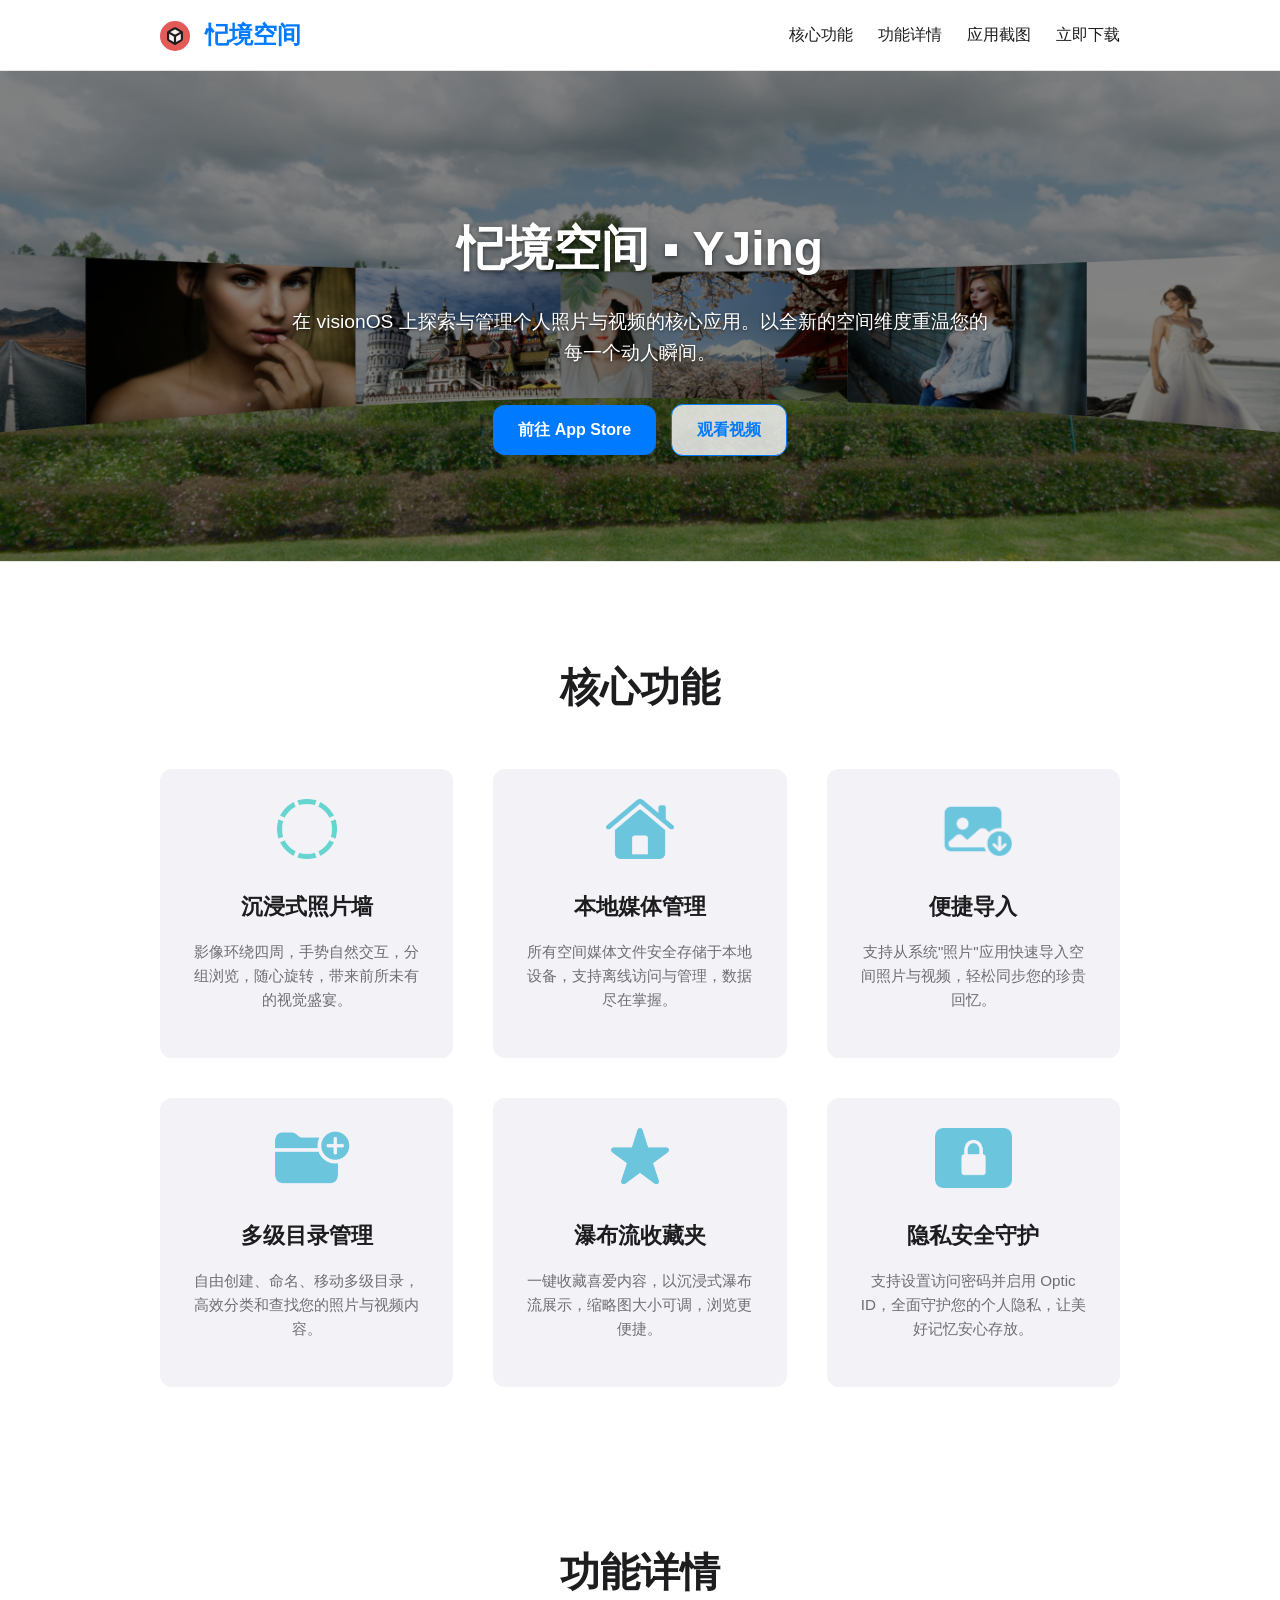
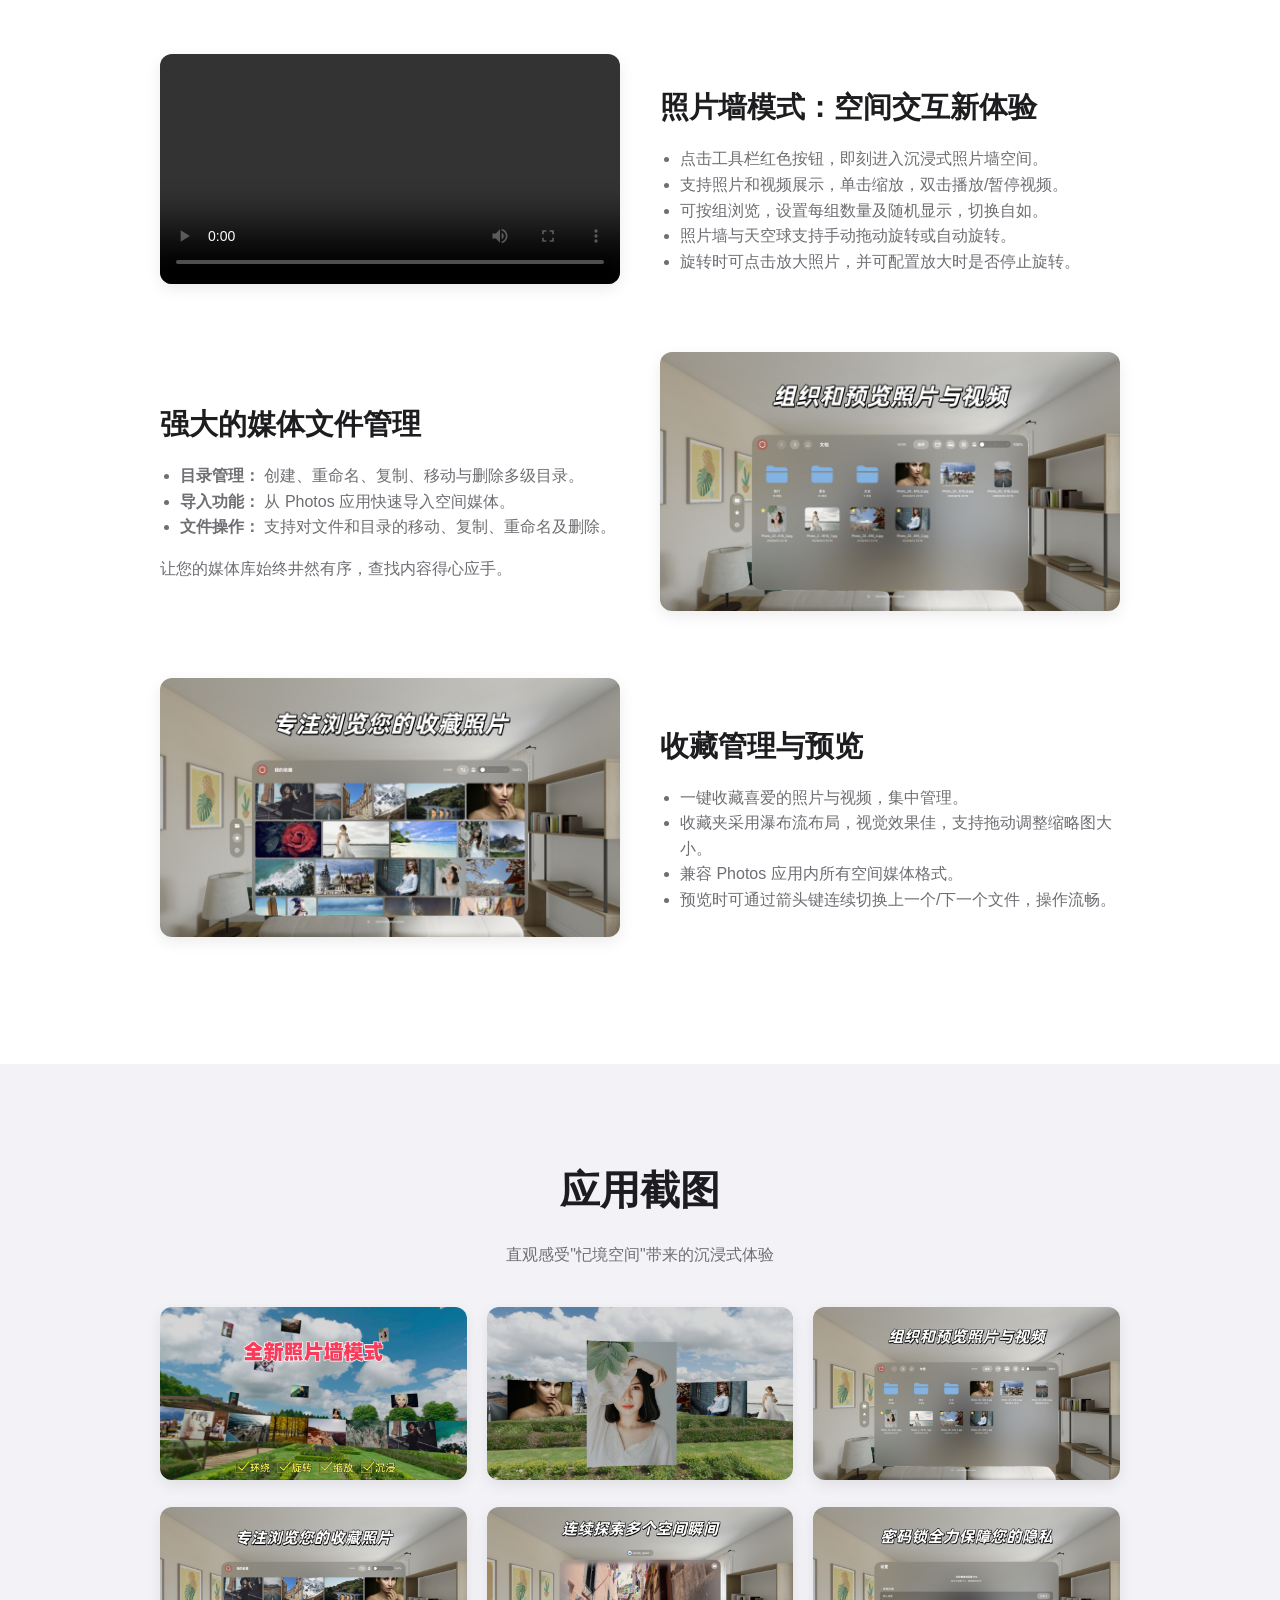
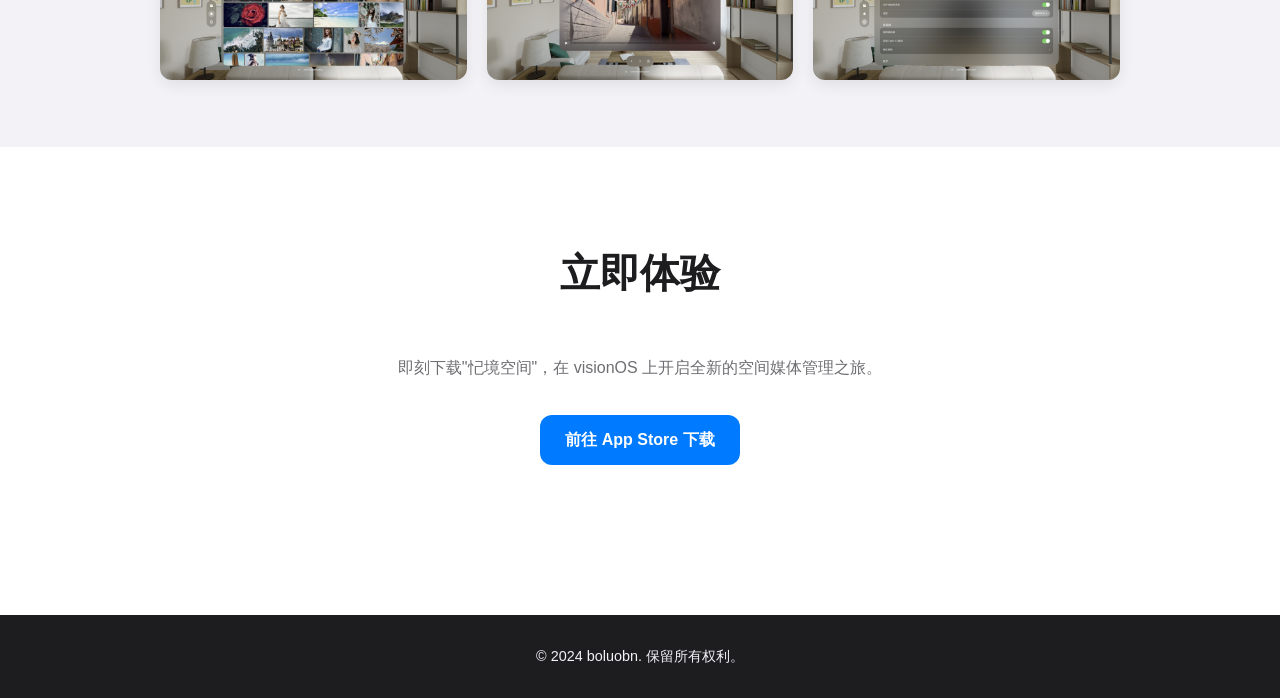
==== index.html @ b5d96885 "feat: 添加功能图标并实现图片模态框 在功能模块中添加了对应的图标，并实现了图片模态框功能，以便用户点击图片时可以放大查看。同时优化了图片和视频模态框的样式和交互逻辑。" ====
<!DOCTYPE html>
<html lang="zh-CN">
<head>
    <meta charset="UTF-8">
    <meta name="viewport" content="width=device-width, initial-scale=1.0">
    <title>忋境空间 (YJing) - 您的 visionOS 空间媒体管家</title>
    <link rel="icon" type="image/svg+xml" href="images/logo/icon.svg">
    <style>
        :root {
            --primary-color: #007AFF; /* Apple Blue */
            --secondary-color: #f2f2f7; /* Light Gray */
            --text-color: #1d1d1f; /* Near Black */
            --light-text-color: #6e6e73; /* Gray */
            --background-color: #ffffff; /* White */
            --border-radius: 12px;
            --section-padding: 60px 20px;
            --container-width: 960px;
        }
        body {
            font-family: -apple-system, BlinkMacSystemFont, "SF Pro Text", "Helvetica Neue", Helvetica, Arial, sans-serif;
            margin: 0;
            padding: 0;
            background-color: var(--background-color);
            color: var(--text-color);
            line-height: 1.6;
        }
        .container {
            max-width: var(--container-width);
            margin: 0 auto;
            padding: 0 20px;
        }
        header {
            background-color: rgba(255, 255, 255, 0.8);
            backdrop-filter: blur(10px);
            -webkit-backdrop-filter: blur(10px);
            padding: 15px 0;
            border-bottom: 1px solid #e5e5e5;
            position: sticky;
            top: 0;
            z-index: 1000;
        }
        header .container {
            display: flex;
            justify-content: space-between;
            align-items: center;
        }
        .logo {
            font-size: 1.5em;
            font-weight: 600;
            color: var(--primary-color);
        }
        nav ul {
            list-style: none;
            padding: 0;
            margin: 0;
            display: flex;
        }
        nav ul li {
            margin-left: 25px;
        }
        nav ul li a {
            text-decoration: none;
            color: var(--text-color);
            font-weight: 500;
            transition: color 0.3s ease;
        }
        nav ul li a:hover {
            color: var(--primary-color);
        }
        .hero {
            text-align: center;
            padding: 100px 20px;
            /* background-color: var(--secondary-color); */ /* Comment out or remove original background */
            border-bottom: 1px solid #e5e5e5;
            background-image: url('images/bg/bg.png');
            background-size: cover;
            background-position: center center;
            background-repeat: no-repeat;
            position: relative; /* Add position relative for potential overlay */
        }
        .hero::before { /* Optional: Add a semi-transparent overlay for better text readability */
            content: "";
            position: absolute;
            top: 0;
            left: 0;
            right: 0;
            bottom: 0;
            /* background-color: rgba(242, 242, 247, 0.6); */ /* Use secondary color with alpha */
            background-color: rgba(0, 0, 0, 0.4); /* Darker overlay */
            z-index: 1;
        }
        .hero .container { /* Ensure content is above the overlay */
            position: relative;
            z-index: 2;
        }
        .hero h1 {
            font-size: 3em;
            margin-bottom: 20px;
            font-weight: 700;
            color: #ffffff; /* Change text color to white */
            text-shadow: 0 2px 4px rgba(0,0,0,0.5); /* Add text shadow */
            /* Consider adding text shadow for better contrast if overlay is not used */
            /* text-shadow: 0 1px 3px rgba(0,0,0,0.4); */
        }
        .hero p {
            font-size: 1.2em;
            /* color: var(--light-text-color); */ /* Adjust text color for contrast */
            /* color: var(--text-color); */ /* Or a darker color */
            color: #ffffff; /* Change text color to white */
            margin-bottom: 30px;
            max-width: 700px;
            margin-left: auto;
            margin-right: auto;
            text-shadow: 0 1px 3px rgba(0,0,0,0.5); /* Add text shadow */
             /* text-shadow: 0 1px 2px rgba(0,0,0,0.3); */
        }
        .hero img {
            max-width: 80%;
            height: auto;
            border-radius: var(--border-radius);
            box-shadow: 0 10px 30px rgba(0, 0, 0, 0.1);
            margin-top: 30px;
        }
        .cta-button {
            display: inline-block;
            background-color: var(--primary-color);
            color: white;
            padding: 12px 25px;
            border-radius: var(--border-radius);
            text-decoration: none;
            font-weight: 600;
            transition: background-color 0.3s ease;
            margin: 5px; /* Add margin for spacing */
        }
        .cta-button:hover {
            background-color: #005bb5;
        }
        .cta-button.secondary { /* Style for the new button */
            background-color: rgba(255, 255, 255, 0.8);
            color: var(--primary-color);
            border: 1px solid var(--primary-color);
        }
        .cta-button.secondary:hover {
            background-color: white;
        }
        .section {
            padding: var(--section-padding);
        }
        .section-title {
            text-align: center;
            font-size: 2.5em;
            margin-bottom: 50px;
            font-weight: 600;
        }
        .features-grid {
            display: grid;
            grid-template-columns: repeat(auto-fit, minmax(280px, 1fr));
            gap: 40px;
        }
        .feature-item {
            background-color: var(--secondary-color);
            padding: 30px;
            border-radius: var(--border-radius);
            text-align: center;
        }
        .feature-item img { /* Placeholder for icons or feature images */
            height: 60px;
            width: auto;
        }
         .feature-item h3 {
            font-size: 1.4em;
            margin-bottom: 15px;
            font-weight: 600;
        }
        .feature-item p {
            color: var(--light-text-color);
            font-size: 0.95em;
        }

        .detailed-feature {
            display: flex;
            align-items: center;
            gap: 40px;
            margin-bottom: 60px;
        }
        .detailed-feature:nth-child(even) {
            flex-direction: row-reverse;
        }
        .detailed-feature-text {
            flex: 1;
        }
        .detailed-feature-text h3 {
             font-size: 1.8em;
             margin-bottom: 15px;
             font-weight: 600;
        }
        .detailed-feature-text p, .detailed-feature-text ul {
            color: var(--light-text-color);
            font-size: 1em;
        }
         .detailed-feature-text ul {
            padding-left: 20px;
            list-style: disc;
         }
        .detailed-feature-image {
            flex: 1;
            text-align: center;
        }
        .detailed-feature-image img {
            max-width: 100%;
            height: auto;
            border-radius: var(--border-radius);
            box-shadow: 0 5px 15px rgba(0, 0, 0, 0.08);
        }

        .gallery {
            background-color: var(--secondary-color);
        }
        .gallery-grid {
            display: grid;
            grid-template-columns: repeat(auto-fit, minmax(250px, 1fr));
            gap: 20px;
        }
        .gallery-item img {
            width: 100%;
            height: auto;
            border-radius: var(--border-radius);
            box-shadow: 0 5px 15px rgba(0, 0, 0, 0.08);
            transition: transform 0.3s ease, box-shadow 0.3s ease;
        }
         .gallery-item img:hover {
             transform: scale(1.05);
             box-shadow: 0 10px 25px rgba(0, 0, 0, 0.12);
         }

        footer {
            background-color: var(--text-color);
            color: var(--secondary-color);
            text-align: center;
            padding: 30px 20px;
            margin-top: 60px;
        }
        footer p {
            margin: 0;
            font-size: 0.9em;
        }

        /* Responsive adjustments */
        @media (max-width: 768px) {
            .hero h1 { font-size: 2.5em; }
            .hero p { font-size: 1.1em; }
            .section-title { font-size: 2em; }
            .detailed-feature, .detailed-feature:nth-child(even) {
                flex-direction: column;
                text-align: center;
            }
             .detailed-feature-image { margin-top: 30px; }
            header .container { flex-direction: column; }
            nav ul { margin-top: 10px; }
            nav ul li { margin: 0 10px; }
        }
        @media (max-width: 480px) {
             .hero h1 { font-size: 2em; }
             .hero p { font-size: 1em; }
             .section-title { font-size: 1.8em; }
             nav ul { flex-wrap: wrap; justify-content: center; }
             nav ul li { margin: 5px 10px; }
        }

        /* Video Modal Styles */
        .video-modal {
            display: none; /* Hidden by default */
            position: fixed; /* Stay in place */
            z-index: 1001; /* Sit on top */
            left: 0;
            top: 0;
            width: 100%;
            height: 100%;
            overflow: auto; /* Enable scroll if needed */
            background-color: rgba(0,0,0,0.8); /* Black w/ opacity */
            align-items: center; /* Vertical center */
            justify-content: center; /* Horizontal center */
        }
        .video-modal-content {
            position: relative;
            margin: auto;
            padding: 0;
            width: 80%;
            max-width: 800px; /* Limit maximum width */
            background-color: #000; /* Black background for video area */
            box-shadow: 0 4px 8px 0 rgba(0,0,0,0.2),0 6px 20px 0 rgba(0,0,0,0.19);
        }
         .video-modal-content video {
            display: block; /* Remove extra space below video */
            width: 100%;
            height: auto;
         }
        .close-modal-btn {
            position: absolute;
            top: 10px; /* Position inside top */
            right: 10px; /* Position inside right */
            color: #ffffff; /* White color for visibility */
            font-size: 24px; /* Adjusted size */
            font-weight: bold;
            transition: opacity 0.3s ease; /* Transition for opacity */
            cursor: pointer;
            background-color: rgba(0, 0, 0, 0.5); /* Semi-transparent background */
            border: none;
            line-height: 1; /* Adjust line height */
            padding: 5px 10px; /* Add padding */
            border-radius: 50%; /* Make it round */
            opacity: 0; /* Hidden by default */
            z-index: 10; /* Ensure it's above the video element if needed */
        }
        .close-modal-btn:hover,
        .close-modal-btn:focus {
            background-color: rgba(0, 0, 0, 0.8); /* Darker on hover */
            text-decoration: none;
        }
        /* Show close button when hovering over the modal content area */
        .video-modal-content:hover .close-modal-btn {
            opacity: 1;
        }

        /* Image Modal Styles */
        .image-modal {
            /* display: none; // Controlled by JS */
            position: fixed; /* Stay in place */
            z-index: 1002; /* Sit on top */
            left: 0;
            top: 0;
            width: 100%;
            height: 100%;
            overflow: auto; /* Allow scroll if needed, e.g., small screens */
            background-color: transparent; /* 透明背景 */
            /* Use flex for centering the content container */
            display: none; /* Initially hidden, JS will change to flex */
            align-items: center;
            justify-content: center;
            padding: 20px; /* Padding around the content */
            box-sizing: border-box;
        }
        .image-modal-content {
            position: relative;
            /* Constrain this container to the available space in the flex parent */
            max-width: 100%;
            max-height: 100%;
            line-height: 0; /* Prevent extra space */
            /* It might be useful to let this container shrink if the image is small */
            /* display: inline-block; /* Or similar, if needed */
            overflow: hidden; /* Crucial: Prevent image from visually overflowing this box */
        }
        #modal-image { /* Style for the image inside the modal */
            display: block;
            /* Image should not exceed the size of its container (.image-modal-content) */
            max-width: 100%;
            max-height: 100%;
            width: auto;   /* Maintain aspect ratio */
            height: auto;  /* Maintain aspect ratio */
            margin: 0 auto; /* Center image if needed */
            border-radius: 4px;
        }
        .close-image-modal-btn {
            position: absolute;
            /* Position relative to viewport edges, considering modal padding */
            top: 25px; /* Adjust slightly due to padding */
            right: 35px; /* Adjust slightly due to padding */
            color: #f1f1f1;
            font-size: 40px;
            font-weight: bold;
            transition: 0.3s;
            cursor: pointer;
            line-height: 1;
            text-shadow: 0 1px 3px rgba(0,0,0,0.5);
            z-index: 1003; /* Ensure button is above image */
        }
        .close-image-modal-btn:hover,
        .close-image-modal-btn:focus {
            color: #bbb;
            text-decoration: none;
        }

    </style>
</head>
<body>

    <header>
        <div class="container">
            <div class="logo">
                <img src="images/logo/icon.svg" alt="忋境空间 Logo" style="height: 30px; vertical-align: middle; margin-right: 8px;">
                <span style="vertical-align: middle;">忋境空间</span>
            </div>
            <nav>
                <ul>
                    <li><a href="#features">核心功能</a></li>
                    <li><a href="#details">功能详情</a></li>
                    <li><a href="#gallery">应用截图</a></li>
                    <li><a href="#download">立即下载</a></li>
                </ul>
            </nav>
        </div>
    </header>

    <section class="hero">
        <div class="container">
            <h1>忋境空间 ▪ YJing</h1>
            <p>在 visionOS 上探索与管理个人照片与视频的核心应用。以全新的空间维度重温您的每一个动人瞬间。</p>
            <a href="https://apps.apple.com/cn/app/spatial-media-browser/id6743648639" class="cta-button">前往 App Store</a>
            <a href="#" id="watch-video-btn" class="cta-button secondary">观看视频</a>
        </div>
    </section>

    <section id="features" class="section">
        <div class="container">
            <h2 class="section-title">核心功能</h2>
            <div class="features-grid">
                <div class="feature-item">
                    <!-- **** 可选：替换为功能图标 **** -->
                    <img src="images/feature/photowall.png" alt="照片墙图标">
                    <h3>沉浸式照片墙</h3>
                    <p>影像环绕四周，手势自然交互，分组浏览，随心旋转，带来前所未有的视觉盛宴。</p>
                </div>
                <div class="feature-item">
                     <img src="images/feature/local.png" alt="本地管理图标">
                    <h3>本地媒体管理</h3>
                    <p>所有空间媒体文件安全存储于本地设备，支持离线访问与管理，数据尽在掌握。</p>
                </div>
                <div class="feature-item">
                     <img src="images/feature/import.png" alt="导入图标">
                    <h3>便捷导入</h3>
                    <p>支持从系统"照片"应用快速导入空间照片与视频，轻松同步您的珍贵回忆。</p>
                </div>
                 <div class="feature-item">
                     <img src="images/feature/folder.png" alt="目录图标">
                    <h3>多级目录管理</h3>
                    <p>自由创建、命名、移动多级目录，高效分类和查找您的照片与视频内容。</p>
                </div>
                <div class="feature-item">
                    <img src="images/feature/fav.png" alt="收藏图标">
                    <h3>瀑布流收藏夹</h3>
                    <p>一键收藏喜爱内容，以沉浸式瀑布流展示，缩略图大小可调，浏览更便捷。</p>
                </div>
                <div class="feature-item">
                    <img src="images/feature/lock.png" alt="隐私图标">
                    <h3>隐私安全守护</h3>
                    <p>支持设置访问密码并启用 Optic ID，全面守护您的个人隐私，让美好记忆安心存放。</p>
                </div>
            </div>
        </div>
    </section>

    <section id="details" class="section">
         <div class="container">
            <h2 class="section-title">功能详情</h2>

            <div class="detailed-feature">
                 <div class="detailed-feature-text">
                    <h3>照片墙模式：空间交互新体验</h3>
                    <ul>
                        <li>点击工具栏红色按钮，即刻进入沉浸式照片墙空间。</li>
                        <li>支持照片和视频展示，单击缩放，双击播放/暂停视频。</li>
                        <li>可按组浏览，设置每组数量及随机显示，切换自如。</li>
                        <li>照片墙与天空球支持手动拖动旋转或自动旋转。</li>
                        <li>旋转时可点击放大照片，并可配置放大时是否停止旋转。</li>
                    </ul>
                 </div>
                 <div class="detailed-feature-image">
                      <!-- **** 替换为照片墙交互截图 **** -->
                      <!-- img src="images/zh/placeholder-photowall-interaction.jpg" alt="照片墙交互" -->
                      <video controls loop playsinline width="100%" height="auto" style="border-radius: var(--border-radius); box-shadow: 0 5px 15px rgba(0, 0, 0, 0.08);">
                          <source src="videos/zh/YJing.mp4" type="video/mp4">
                          您的浏览器不支持 video 标签。
                      </video>
                 </div>
            </div>

             <div class="detailed-feature">
                 <div class="detailed-feature-text">
                    <h3>强大的媒体文件管理</h3>
                     <ul>
                        <li><strong>目录管理：</strong> 创建、重命名、复制、移动与删除多级目录。</li>
                        <li><strong>导入功能：</strong> 从 Photos 应用快速导入空间媒体。</li>
                        <li><strong>文件操作：</strong> 支持对文件和目录的移动、复制、重命名及删除。</li>
                    </ul>
                    <p>让您的媒体库始终井然有序，查找内容得心应手。</p>
                 </div>
                 <div class="detailed-feature-image">
                      <!-- **** 替换为文件管理或目录结构截图 **** -->
                      <img src="images/zh/screenshot2.jpg" alt="文件管理界面">
                 </div>
            </div>

            <div class="detailed-feature">
                 <div class="detailed-feature-text">
                    <h3>收藏管理与预览</h3>
                    <ul>
                        <li>一键收藏喜爱的照片与视频，集中管理。</li>
                        <li>收藏夹采用瀑布流布局，视觉效果佳，支持拖动调整缩略图大小。</li>
                        <li>兼容 Photos 应用内所有空间媒体格式。</li>
                        <li>预览时可通过箭头键连续切换上一个/下一个文件，操作流畅。</li>
                    </ul>
                 </div>
                 <div class="detailed-feature-image">
                      <!-- **** 替换为收藏夹或预览截图 **** -->
                      <img src="images/zh/screenshot3.jpg" alt="收藏夹与预览">
                 </div>
            </div>

         </div>
    </section>

    <section id="gallery" class="section gallery">
        <div class="container">
            <h2 class="section-title">应用截图</h2>
            <p style="text-align: center; color: var(--light-text-color); margin-top:-30px; margin-bottom: 40px;">直观感受"忋境空间"带来的沉浸式体验</p>
            <div class="gallery-grid">
                <!-- **** 在下方添加更多图片，并替换 src 路径 **** -->
                <div class="gallery-item"><img src="images/zh/screenshot1.jpg" alt="忋境空间截图 1" class="gallery-image"></div>
                <div class="gallery-item"><img src="images/zh/screenshot6.jpg" alt="忋境空间截图 2" class="gallery-image"></div>
                <div class="gallery-item"><img src="images/zh/screenshot2.jpg" alt="忋境空间截图 2" class="gallery-image"></div>
                <div class="gallery-item"><img src="images/zh/screenshot3.jpg" alt="忋境空间截图 3" class="gallery-image"></div>
                <div class="gallery-item"><img src="images/zh/screenshot4.jpg" alt="忋境空间截图 4" class="gallery-image"></div>
                <div class="gallery-item"><img src="images/zh/screenshot5.jpg" alt="忋境空间截图 5" class="gallery-image"></div>
                 <!-- ... 添加更多 ... -->
            </div>
        </div>
    </section>

    <section id="download" class="section" style="text-align: center;">
         <div class="container">
              <h2 class="section-title">立即体验</h2>
              <p style="color: var(--light-text-color); margin-bottom: 30px;">即刻下载"忋境空间"，在 visionOS 上开启全新的空间媒体管理之旅。</p>
              <!-- **** 替换为实际的 App Store 链接 **** -->
              <a href="https://apps.apple.com/cn/app/spatial-media-browser/id6743648639" class="cta-button">前往 App Store 下载</a>
              <br><br>
              <!-- **** 可选：放置 App Store 图标 **** -->
              <!-- img src="images/logo/icon.svg" alt="Download on the App Store" style="height: 50px; margin-top: 20px;" -->
         </div>
    </section>


    <footer>
        <div class="container">
            <!-- **** 替换为您的版权信息 **** -->
            <p>&copy; 2024 boluobn. 保留所有权利。</p>
        </div>
    </footer>

    <!-- Video Modal Structure -->
    <div id="video-modal" class="video-modal">
      <div class="video-modal-content">
        <button id="close-modal-btn" class="close-modal-btn">&times;</button>
        <video id="modal-video" controls playsinline>
           <source src="videos/zh/YJing.mp4" type="video/mp4">
           您的浏览器不支持 video 标签。
        </video>
      </div>
    </div>

    <!-- Image Modal Structure -->
    <div id="image-modal" class="image-modal">
      <span class="close-image-modal-btn" id="close-image-modal">&times;</span>
      <div class="image-modal-content">
         <img id="modal-image" src="" alt="放大图片">
      </div>
    </div>

    <script>
        // Video Modal Logic
        const videoModal = document.getElementById("video-modal");
        const openVideoBtn = document.getElementById("watch-video-btn");
        const closeVideoBtn = document.getElementById("close-modal-btn");
        const videoPlayer = document.getElementById("modal-video");

        if (openVideoBtn) {
            openVideoBtn.onclick = function(event) {
              event.preventDefault(); // Prevent default anchor behavior
              videoModal.style.display = "flex"; // Use flex to center content
              videoPlayer.play(); // Autoplay video
            }
        }

        if (closeVideoBtn) {
            closeVideoBtn.onclick = function() {
              videoModal.style.display = "none";
              videoPlayer.pause();
              videoPlayer.currentTime = 0; // Reset video
            }
        }

        if (videoModal) {
            // When the user clicks anywhere outside of the modal content, close it
            videoModal.onclick = function(event) {
              // Check if the click is directly on the modal backdrop (not the content)
              if (event.target == videoModal) {
                videoModal.style.display = "none";
                videoPlayer.pause();
                videoPlayer.currentTime = 0; // Reset video
              }
            }
        }

        // Image Modal Logic
        const imageModal = document.getElementById("image-modal");
        const modalImage = document.getElementById("modal-image");
        const closeImageBtn = document.getElementById("close-image-modal");
        const galleryImages = document.querySelectorAll(".gallery-image"); // Use the class added to gallery images

        galleryImages.forEach(img => {
            img.onclick = function() {
                imageModal.style.display = "flex"; // Show the modal (using flex like video)
                modalImage.src = this.src; // Set the src for the modal image
                modalImage.alt = this.alt; // Optionally copy alt text
            }
        });

        if (closeImageBtn) {
            closeImageBtn.onclick = function() {
                imageModal.style.display = "none";
                modalImage.src = ""; // Clear src when closing
            }
        }

        if (imageModal) {
            // Close the modal if the user clicks on the backdrop
            imageModal.onclick = function(event) {
                if (event.target == imageModal) {
                    imageModal.style.display = "none";
                    modalImage.src = ""; // Clear src when closing
                }
            }
        }

    </script>

</body>
</html>
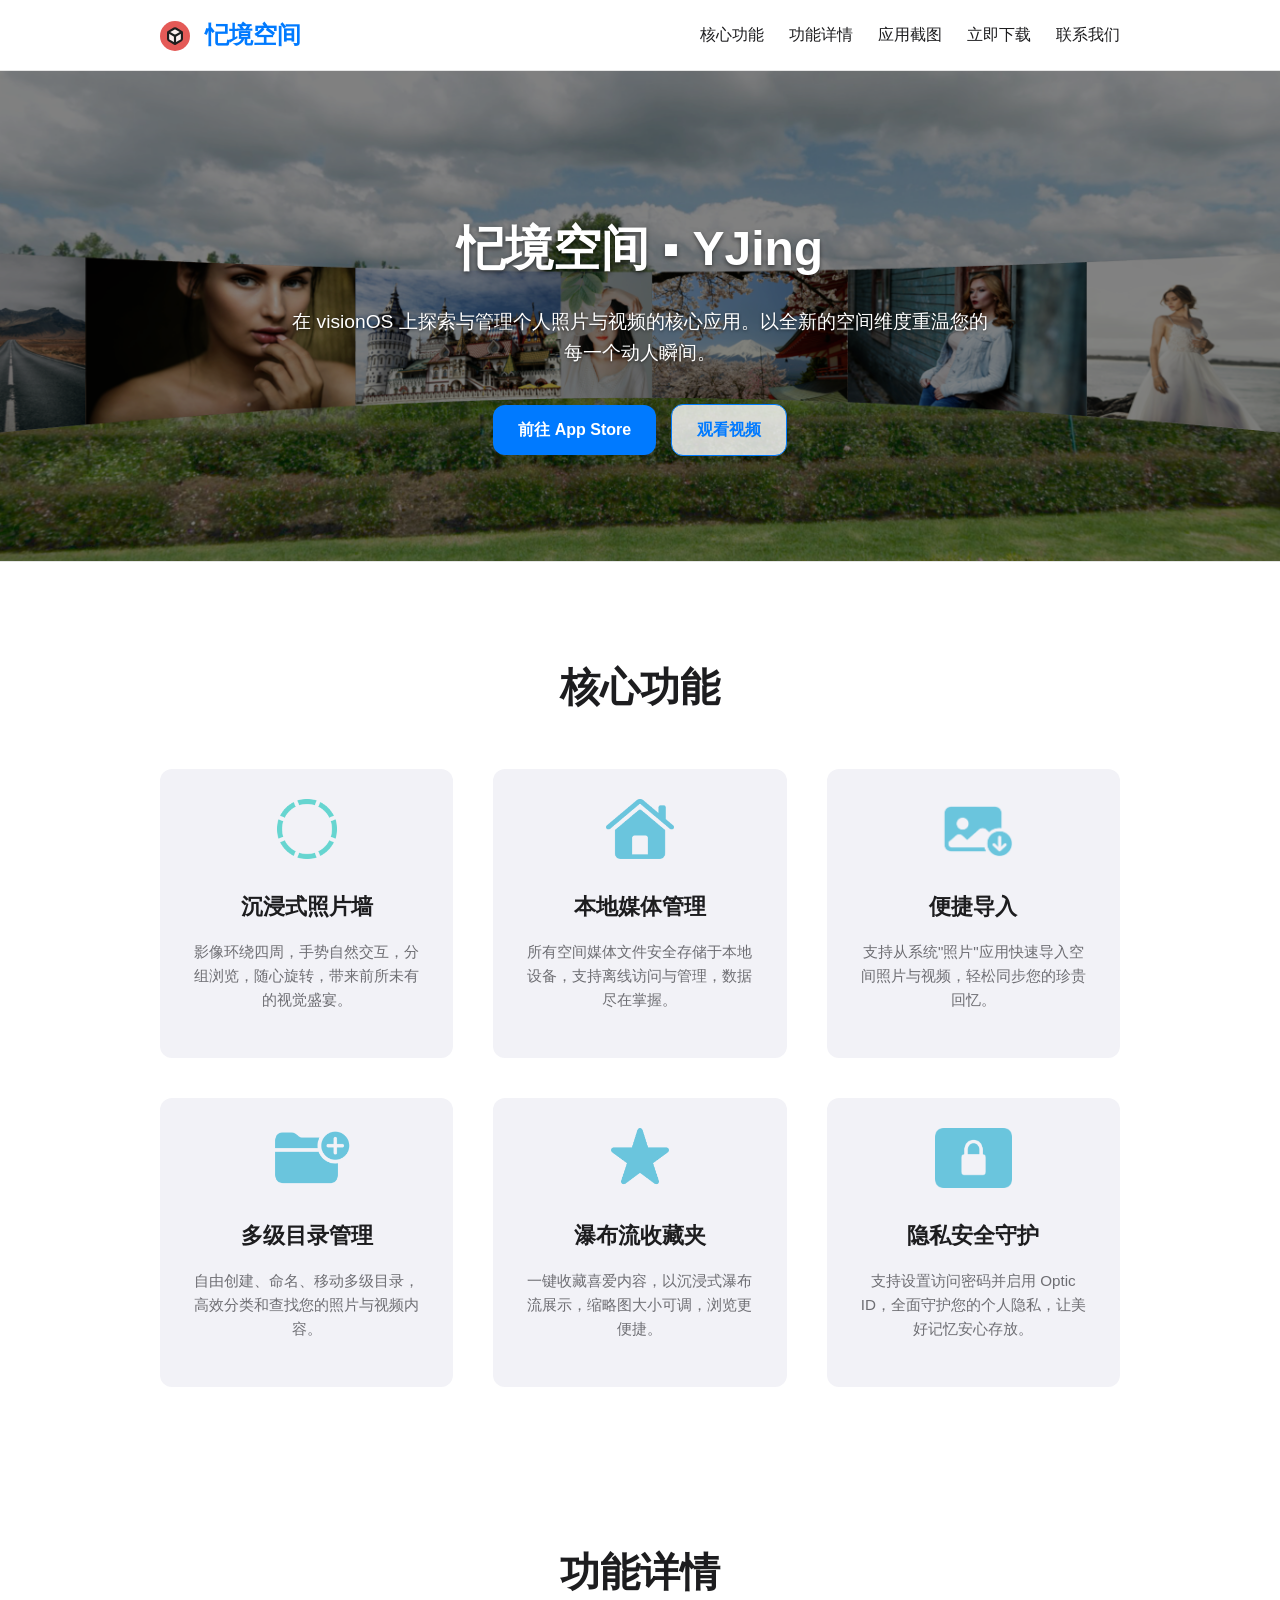
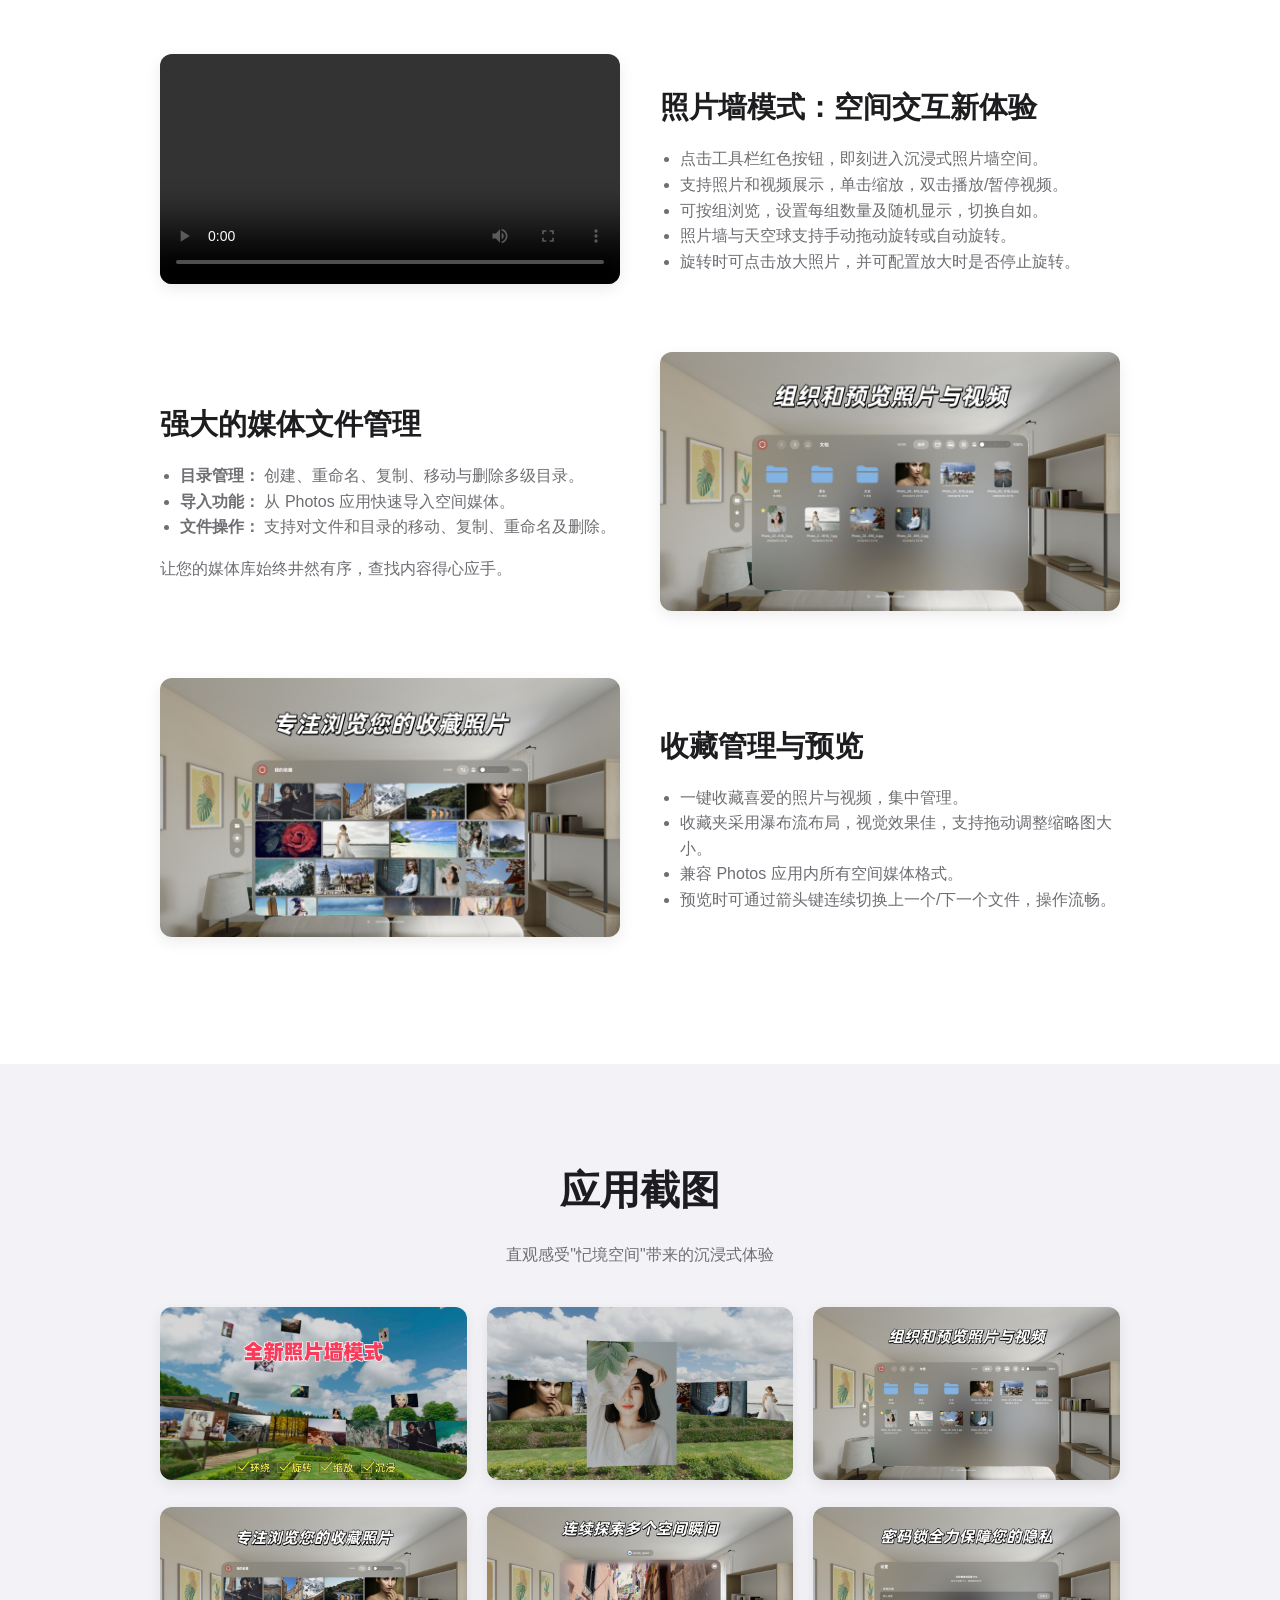
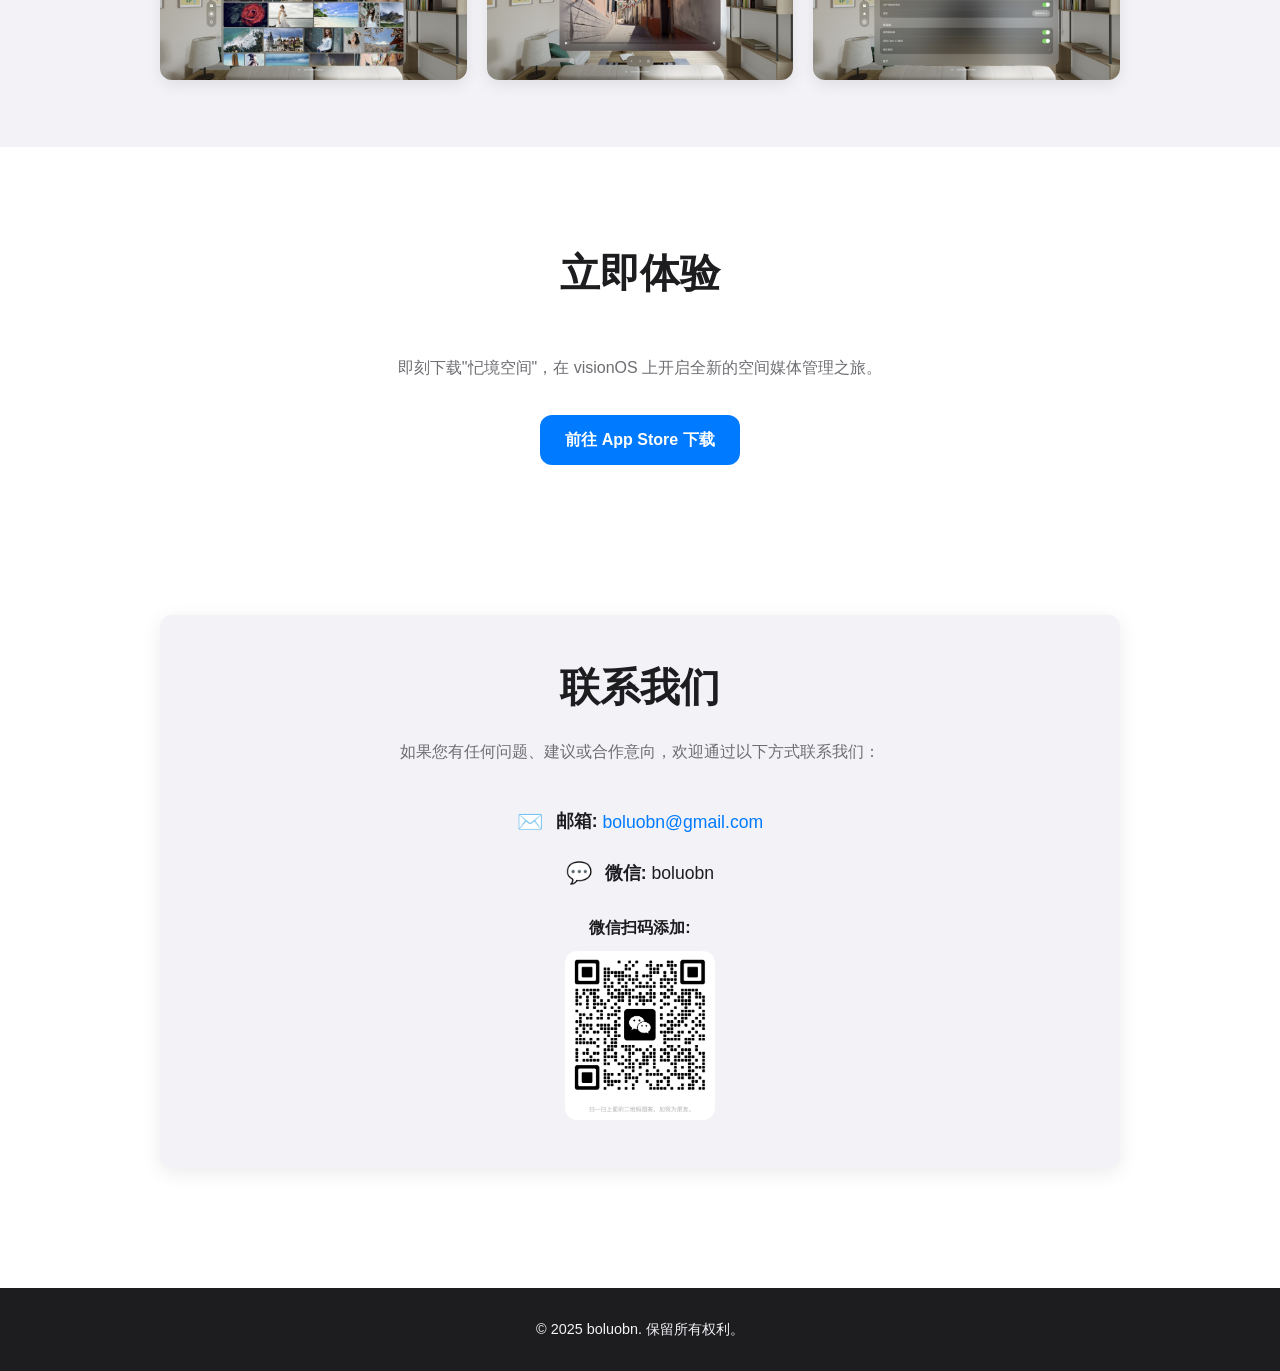
==== commit 58a52bf8: "更新index.html文件，移除内联样式并引入外部样式表，同时添加“联系我们”部分，更新版权年份。" ====
--- a/index.html
+++ b/index.html
@@ -5,382 +5,7 @@
     <meta name="viewport" content="width=device-width, initial-scale=1.0">
     <title>忋境空间 (YJing) - 您的 visionOS 空间媒体管家</title>
     <link rel="icon" type="image/svg+xml" href="images/logo/icon.svg">
-    <style>
-        :root {
-            --primary-color: #007AFF; /* Apple Blue */
-            --secondary-color: #f2f2f7; /* Light Gray */
-            --text-color: #1d1d1f; /* Near Black */
-            --light-text-color: #6e6e73; /* Gray */
-            --background-color: #ffffff; /* White */
-            --border-radius: 12px;
-            --section-padding: 60px 20px;
-            --container-width: 960px;
-        }
-        body {
-            font-family: -apple-system, BlinkMacSystemFont, "SF Pro Text", "Helvetica Neue", Helvetica, Arial, sans-serif;
-            margin: 0;
-            padding: 0;
-            background-color: var(--background-color);
-            color: var(--text-color);
-            line-height: 1.6;
-        }
-        .container {
-            max-width: var(--container-width);
-            margin: 0 auto;
-            padding: 0 20px;
-        }
-        header {
-            background-color: rgba(255, 255, 255, 0.8);
-            backdrop-filter: blur(10px);
-            -webkit-backdrop-filter: blur(10px);
-            padding: 15px 0;
-            border-bottom: 1px solid #e5e5e5;
-            position: sticky;
-            top: 0;
-            z-index: 1000;
-        }
-        header .container {
-            display: flex;
-            justify-content: space-between;
-            align-items: center;
-        }
-        .logo {
-            font-size: 1.5em;
-            font-weight: 600;
-            color: var(--primary-color);
-        }
-        nav ul {
-            list-style: none;
-            padding: 0;
-            margin: 0;
-            display: flex;
-        }
-        nav ul li {
-            margin-left: 25px;
-        }
-        nav ul li a {
-            text-decoration: none;
-            color: var(--text-color);
-            font-weight: 500;
-            transition: color 0.3s ease;
-        }
-        nav ul li a:hover {
-            color: var(--primary-color);
-        }
-        .hero {
-            text-align: center;
-            padding: 100px 20px;
-            /* background-color: var(--secondary-color); */ /* Comment out or remove original background */
-            border-bottom: 1px solid #e5e5e5;
-            background-image: url('images/bg/bg.png');
-            background-size: cover;
-            background-position: center center;
-            background-repeat: no-repeat;
-            position: relative; /* Add position relative for potential overlay */
-        }
-        .hero::before { /* Optional: Add a semi-transparent overlay for better text readability */
-            content: "";
-            position: absolute;
-            top: 0;
-            left: 0;
-            right: 0;
-            bottom: 0;
-            /* background-color: rgba(242, 242, 247, 0.6); */ /* Use secondary color with alpha */
-            background-color: rgba(0, 0, 0, 0.4); /* Darker overlay */
-            z-index: 1;
-        }
-        .hero .container { /* Ensure content is above the overlay */
-            position: relative;
-            z-index: 2;
-        }
-        .hero h1 {
-            font-size: 3em;
-            margin-bottom: 20px;
-            font-weight: 700;
-            color: #ffffff; /* Change text color to white */
-            text-shadow: 0 2px 4px rgba(0,0,0,0.5); /* Add text shadow */
-            /* Consider adding text shadow for better contrast if overlay is not used */
-            /* text-shadow: 0 1px 3px rgba(0,0,0,0.4); */
-        }
-        .hero p {
-            font-size: 1.2em;
-            /* color: var(--light-text-color); */ /* Adjust text color for contrast */
-            /* color: var(--text-color); */ /* Or a darker color */
-            color: #ffffff; /* Change text color to white */
-            margin-bottom: 30px;
-            max-width: 700px;
-            margin-left: auto;
-            margin-right: auto;
-            text-shadow: 0 1px 3px rgba(0,0,0,0.5); /* Add text shadow */
-             /* text-shadow: 0 1px 2px rgba(0,0,0,0.3); */
-        }
-        .hero img {
-            max-width: 80%;
-            height: auto;
-            border-radius: var(--border-radius);
-            box-shadow: 0 10px 30px rgba(0, 0, 0, 0.1);
-            margin-top: 30px;
-        }
-        .cta-button {
-            display: inline-block;
-            background-color: var(--primary-color);
-            color: white;
-            padding: 12px 25px;
-            border-radius: var(--border-radius);
-            text-decoration: none;
-            font-weight: 600;
-            transition: background-color 0.3s ease;
-            margin: 5px; /* Add margin for spacing */
-        }
-        .cta-button:hover {
-            background-color: #005bb5;
-        }
-        .cta-button.secondary { /* Style for the new button */
-            background-color: rgba(255, 255, 255, 0.8);
-            color: var(--primary-color);
-            border: 1px solid var(--primary-color);
-        }
-        .cta-button.secondary:hover {
-            background-color: white;
-        }
-        .section {
-            padding: var(--section-padding);
-        }
-        .section-title {
-            text-align: center;
-            font-size: 2.5em;
-            margin-bottom: 50px;
-            font-weight: 600;
-        }
-        .features-grid {
-            display: grid;
-            grid-template-columns: repeat(auto-fit, minmax(280px, 1fr));
-            gap: 40px;
-        }
-        .feature-item {
-            background-color: var(--secondary-color);
-            padding: 30px;
-            border-radius: var(--border-radius);
-            text-align: center;
-        }
-        .feature-item img { /* Placeholder for icons or feature images */
-            height: 60px;
-            width: auto;
-        }
-         .feature-item h3 {
-            font-size: 1.4em;
-            margin-bottom: 15px;
-            font-weight: 600;
-        }
-        .feature-item p {
-            color: var(--light-text-color);
-            font-size: 0.95em;
-        }
-
-        .detailed-feature {
-            display: flex;
-            align-items: center;
-            gap: 40px;
-            margin-bottom: 60px;
-        }
-        .detailed-feature:nth-child(even) {
-            flex-direction: row-reverse;
-        }
-        .detailed-feature-text {
-            flex: 1;
-        }
-        .detailed-feature-text h3 {
-             font-size: 1.8em;
-             margin-bottom: 15px;
-             font-weight: 600;
-        }
-        .detailed-feature-text p, .detailed-feature-text ul {
-            color: var(--light-text-color);
-            font-size: 1em;
-        }
-         .detailed-feature-text ul {
-            padding-left: 20px;
-            list-style: disc;
-         }
-        .detailed-feature-image {
-            flex: 1;
-            text-align: center;
-        }
-        .detailed-feature-image img {
-            max-width: 100%;
-            height: auto;
-            border-radius: var(--border-radius);
-            box-shadow: 0 5px 15px rgba(0, 0, 0, 0.08);
-        }
-
-        .gallery {
-            background-color: var(--secondary-color);
-        }
-        .gallery-grid {
-            display: grid;
-            grid-template-columns: repeat(auto-fit, minmax(250px, 1fr));
-            gap: 20px;
-        }
-        .gallery-item img {
-            width: 100%;
-            height: auto;
-            border-radius: var(--border-radius);
-            box-shadow: 0 5px 15px rgba(0, 0, 0, 0.08);
-            transition: transform 0.3s ease, box-shadow 0.3s ease;
-        }
-         .gallery-item img:hover {
-             transform: scale(1.05);
-             box-shadow: 0 10px 25px rgba(0, 0, 0, 0.12);
-         }
-
-        footer {
-            background-color: var(--text-color);
-            color: var(--secondary-color);
-            text-align: center;
-            padding: 30px 20px;
-            margin-top: 60px;
-        }
-        footer p {
-            margin: 0;
-            font-size: 0.9em;
-        }
-
-        /* Responsive adjustments */
-        @media (max-width: 768px) {
-            .hero h1 { font-size: 2.5em; }
-            .hero p { font-size: 1.1em; }
-            .section-title { font-size: 2em; }
-            .detailed-feature, .detailed-feature:nth-child(even) {
-                flex-direction: column;
-                text-align: center;
-            }
-             .detailed-feature-image { margin-top: 30px; }
-            header .container { flex-direction: column; }
-            nav ul { margin-top: 10px; }
-            nav ul li { margin: 0 10px; }
-        }
-        @media (max-width: 480px) {
-             .hero h1 { font-size: 2em; }
-             .hero p { font-size: 1em; }
-             .section-title { font-size: 1.8em; }
-             nav ul { flex-wrap: wrap; justify-content: center; }
-             nav ul li { margin: 5px 10px; }
-        }
-
-        /* Video Modal Styles */
-        .video-modal {
-            display: none; /* Hidden by default */
-            position: fixed; /* Stay in place */
-            z-index: 1001; /* Sit on top */
-            left: 0;
-            top: 0;
-            width: 100%;
-            height: 100%;
-            overflow: auto; /* Enable scroll if needed */
-            background-color: rgba(0,0,0,0.8); /* Black w/ opacity */
-            align-items: center; /* Vertical center */
-            justify-content: center; /* Horizontal center */
-        }
-        .video-modal-content {
-            position: relative;
-            margin: auto;
-            padding: 0;
-            width: 80%;
-            max-width: 800px; /* Limit maximum width */
-            background-color: #000; /* Black background for video area */
-            box-shadow: 0 4px 8px 0 rgba(0,0,0,0.2),0 6px 20px 0 rgba(0,0,0,0.19);
-        }
-         .video-modal-content video {
-            display: block; /* Remove extra space below video */
-            width: 100%;
-            height: auto;
-         }
-        .close-modal-btn {
-            position: absolute;
-            top: 10px; /* Position inside top */
-            right: 10px; /* Position inside right */
-            color: #ffffff; /* White color for visibility */
-            font-size: 24px; /* Adjusted size */
-            font-weight: bold;
-            transition: opacity 0.3s ease; /* Transition for opacity */
-            cursor: pointer;
-            background-color: rgba(0, 0, 0, 0.5); /* Semi-transparent background */
-            border: none;
-            line-height: 1; /* Adjust line height */
-            padding: 5px 10px; /* Add padding */
-            border-radius: 50%; /* Make it round */
-            opacity: 0; /* Hidden by default */
-            z-index: 10; /* Ensure it's above the video element if needed */
-        }
-        .close-modal-btn:hover,
-        .close-modal-btn:focus {
-            background-color: rgba(0, 0, 0, 0.8); /* Darker on hover */
-            text-decoration: none;
-        }
-        /* Show close button when hovering over the modal content area */
-        .video-modal-content:hover .close-modal-btn {
-            opacity: 1;
-        }
-
-        /* Image Modal Styles */
-        .image-modal {
-            /* display: none; // Controlled by JS */
-            position: fixed; /* Stay in place */
-            z-index: 1002; /* Sit on top */
-            left: 0;
-            top: 0;
-            width: 100%;
-            height: 100%;
-            overflow: auto; /* Allow scroll if needed, e.g., small screens */
-            background-color: transparent; /* 透明背景 */
-            /* Use flex for centering the content container */
-            display: none; /* Initially hidden, JS will change to flex */
-            align-items: center;
-            justify-content: center;
-            padding: 20px; /* Padding around the content */
-            box-sizing: border-box;
-        }
-        .image-modal-content {
-            position: relative;
-            /* Constrain this container to the available space in the flex parent */
-            max-width: 100%;
-            max-height: 100%;
-            line-height: 0; /* Prevent extra space */
-            /* It might be useful to let this container shrink if the image is small */
-            /* display: inline-block; /* Or similar, if needed */
-            overflow: hidden; /* Crucial: Prevent image from visually overflowing this box */
-        }
-        #modal-image { /* Style for the image inside the modal */
-            display: block;
-            /* Image should not exceed the size of its container (.image-modal-content) */
-            max-width: 100%;
-            max-height: 100%;
-            width: auto;   /* Maintain aspect ratio */
-            height: auto;  /* Maintain aspect ratio */
-            margin: 0 auto; /* Center image if needed */
-            border-radius: 4px;
-        }
-        .close-image-modal-btn {
-            position: absolute;
-            /* Position relative to viewport edges, considering modal padding */
-            top: 25px; /* Adjust slightly due to padding */
-            right: 35px; /* Adjust slightly due to padding */
-            color: #f1f1f1;
-            font-size: 40px;
-            font-weight: bold;
-            transition: 0.3s;
-            cursor: pointer;
-            line-height: 1;
-            text-shadow: 0 1px 3px rgba(0,0,0,0.5);
-            z-index: 1003; /* Ensure button is above image */
-        }
-        .close-image-modal-btn:hover,
-        .close-image-modal-btn:focus {
-            color: #bbb;
-            text-decoration: none;
-        }
-
-    </style>
+    <link rel="stylesheet" href="style.css">
 </head>
 <body>
 
@@ -396,6 +21,7 @@
                     <li><a href="#details">功能详情</a></li>
                     <li><a href="#gallery">应用截图</a></li>
                     <li><a href="#download">立即下载</a></li>
+                    <li><a href="#contact">联系我们</a></li>
                 </ul>
             </nav>
         </div>
@@ -538,11 +164,35 @@
          </div>
     </section>
 
+    <section id="contact" class="section">
+        <div class="container">
+            <!-- Card Container -->
+            <div style="background-color: var(--secondary-color); padding: 40px; border-radius: var(--border-radius); box-shadow: 0 5px 20px rgba(0, 0, 0, 0.08); text-align: center;">
+                <h2 class="section-title" style="margin-top: 0; margin-bottom: 20px;">联系我们</h2>
+                <p style="color: var(--light-text-color); margin-bottom: 40px;">如果您有任何问题、建议或合作意向，欢迎通过以下方式联系我们：</p>
+                <!-- Centered Stacked Layout within Card -->
+                <div style="text-align: center;">
+                    <p style="font-size: 1.1em; margin-bottom: 15px;">
+                        <span style="margin-right: 8px; font-size: 1.2em; vertical-align: middle;">✉️</span> 
+                        <strong>邮箱:</strong> <a href="mailto:boluobn@gmail.com" style="color: var(--primary-color); text-decoration: none; vertical-align: middle;">boluobn@gmail.com</a>
+                    </p>
+                    <p style="font-size: 1.1em; margin-bottom: 25px;">
+                         <span style="margin-right: 8px; font-size: 1.2em; vertical-align: middle;">💬</span>
+                        <strong style="vertical-align: middle;">微信:</strong> <span style="vertical-align: middle;">boluobn</span>
+                    </p> 
+                    <div>
+                        <p style="margin-bottom: 10px;"><strong>微信扫码添加:</strong></p>
+                        <img src="images/other/qrcode.png" alt="微信二维码" style="max-width: 150px; height: auto; border-radius: var(--border-radius); /* Removed card-like shadow from image as the parent has shadow now */">
+                    </div>
+                </div>
+            </div>
+        </div>
+    </section>
 
     <footer>
         <div class="container">
             <!-- **** 替换为您的版权信息 **** -->
-            <p>&copy; 2024 boluobn. 保留所有权利。</p>
+            <p>&copy; 2025 boluobn. 保留所有权利。</p>
         </div>
     </footer>
 
@@ -559,79 +209,13 @@
 
     <!-- Image Modal Structure -->
     <div id="image-modal" class="image-modal">
-      <span class="close-image-modal-btn" id="close-image-modal">&times;</span>
       <div class="image-modal-content">
+         <span class="close-image-modal-btn" id="close-image-modal">&times;</span>
          <img id="modal-image" src="" alt="放大图片">
       </div>
     </div>
 
-    <script>
-        // Video Modal Logic
-        const videoModal = document.getElementById("video-modal");
-        const openVideoBtn = document.getElementById("watch-video-btn");
-        const closeVideoBtn = document.getElementById("close-modal-btn");
-        const videoPlayer = document.getElementById("modal-video");
-
-        if (openVideoBtn) {
-            openVideoBtn.onclick = function(event) {
-              event.preventDefault(); // Prevent default anchor behavior
-              videoModal.style.display = "flex"; // Use flex to center content
-              videoPlayer.play(); // Autoplay video
-            }
-        }
-
-        if (closeVideoBtn) {
-            closeVideoBtn.onclick = function() {
-              videoModal.style.display = "none";
-              videoPlayer.pause();
-              videoPlayer.currentTime = 0; // Reset video
-            }
-        }
-
-        if (videoModal) {
-            // When the user clicks anywhere outside of the modal content, close it
-            videoModal.onclick = function(event) {
-              // Check if the click is directly on the modal backdrop (not the content)
-              if (event.target == videoModal) {
-                videoModal.style.display = "none";
-                videoPlayer.pause();
-                videoPlayer.currentTime = 0; // Reset video
-              }
-            }
-        }
-
-        // Image Modal Logic
-        const imageModal = document.getElementById("image-modal");
-        const modalImage = document.getElementById("modal-image");
-        const closeImageBtn = document.getElementById("close-image-modal");
-        const galleryImages = document.querySelectorAll(".gallery-image"); // Use the class added to gallery images
-
-        galleryImages.forEach(img => {
-            img.onclick = function() {
-                imageModal.style.display = "flex"; // Show the modal (using flex like video)
-                modalImage.src = this.src; // Set the src for the modal image
-                modalImage.alt = this.alt; // Optionally copy alt text
-            }
-        });
-
-        if (closeImageBtn) {
-            closeImageBtn.onclick = function() {
-                imageModal.style.display = "none";
-                modalImage.src = ""; // Clear src when closing
-            }
-        }
-
-        if (imageModal) {
-            // Close the modal if the user clicks on the backdrop
-            imageModal.onclick = function(event) {
-                if (event.target == imageModal) {
-                    imageModal.style.display = "none";
-                    modalImage.src = ""; // Clear src when closing
-                }
-            }
-        }
-
-    </script>
+    <script src="script.js" defer></script>
 
 </body>
 </html>
--- a/style.css
+++ b/style.css
@@ -0,0 +1,384 @@
+:root {
+    --primary-color: #007AFF; /* Apple Blue */
+    --secondary-color: #f2f2f7; /* Light Gray */
+    --text-color: #1d1d1f; /* Near Black */
+    --light-text-color: #6e6e73; /* Gray */
+    --background-color: #ffffff; /* White */
+    --border-radius: 12px;
+    --section-padding: 60px 20px;
+    --container-width: 960px;
+}
+body {
+    font-family: -apple-system, BlinkMacSystemFont, "SF Pro Text", "Helvetica Neue", Helvetica, Arial, sans-serif;
+    margin: 0;
+    padding: 0;
+    background-color: var(--background-color);
+    color: var(--text-color);
+    line-height: 1.6;
+}
+.container {
+    max-width: var(--container-width);
+    margin: 0 auto;
+    padding: 0 20px;
+}
+header {
+    background-color: rgba(255, 255, 255, 0.8);
+    backdrop-filter: blur(10px);
+    -webkit-backdrop-filter: blur(10px);
+    padding: 15px 0;
+    border-bottom: 1px solid #e5e5e5;
+    position: sticky;
+    top: 0;
+    z-index: 1000;
+}
+header .container {
+    display: flex;
+    justify-content: space-between;
+    align-items: center;
+}
+.logo {
+    font-size: 1.5em;
+    font-weight: 600;
+    color: var(--primary-color);
+}
+nav ul {
+    list-style: none;
+    padding: 0;
+    margin: 0;
+    display: flex;
+}
+nav ul li {
+    margin-left: 25px;
+}
+nav ul li a {
+    text-decoration: none;
+    color: var(--text-color);
+    font-weight: 500;
+    transition: color 0.3s ease;
+}
+nav ul li a:hover {
+    color: var(--primary-color);
+}
+.hero {
+    text-align: center;
+    padding: 100px 20px;
+    /* background-color: var(--secondary-color); */ /* Comment out or remove original background */
+    border-bottom: 1px solid #e5e5e5;
+    background-image: url('images/bg/bg.png');
+    background-size: cover;
+    background-position: center center;
+    background-repeat: no-repeat;
+    position: relative; /* Add position relative for potential overlay */
+}
+.hero::before { /* Optional: Add a semi-transparent overlay for better text readability */
+    content: "";
+    position: absolute;
+    top: 0;
+    left: 0;
+    right: 0;
+    bottom: 0;
+    /* background-color: rgba(242, 242, 247, 0.6); */ /* Use secondary color with alpha */
+    background-color: rgba(0, 0, 0, 0.4); /* Darker overlay */
+    z-index: 1;
+}
+.hero .container { /* Ensure content is above the overlay */
+    position: relative;
+    z-index: 2;
+}
+.hero h1 {
+    font-size: 3em;
+    margin-bottom: 20px;
+    font-weight: 700;
+    color: #ffffff; /* Change text color to white */
+    text-shadow: 0 2px 4px rgba(0,0,0,0.5); /* Add text shadow */
+    /* Consider adding text shadow for better contrast if overlay is not used */
+    /* text-shadow: 0 1px 3px rgba(0,0,0,0.4); */
+}
+.hero p {
+    font-size: 1.2em;
+    /* color: var(--light-text-color); */ /* Adjust text color for contrast */
+    /* color: var(--text-color); */ /* Or a darker color */
+    color: #ffffff; /* Change text color to white */
+    margin-bottom: 30px;
+    max-width: 700px;
+    margin-left: auto;
+    margin-right: auto;
+    text-shadow: 0 1px 3px rgba(0,0,0,0.5); /* Add text shadow */
+     /* text-shadow: 0 1px 2px rgba(0,0,0,0.3); */
+}
+.hero img {
+    max-width: 80%;
+    height: auto;
+    border-radius: var(--border-radius);
+    box-shadow: 0 10px 30px rgba(0, 0, 0, 0.1);
+    margin-top: 30px;
+}
+.cta-button {
+    display: inline-block;
+    background-color: var(--primary-color);
+    color: white;
+    padding: 12px 25px;
+    border-radius: var(--border-radius);
+    text-decoration: none;
+    font-weight: 600;
+    transition: background-color 0.3s ease;
+    margin: 5px; /* Add margin for spacing */
+}
+.cta-button:hover {
+    background-color: #005bb5;
+}
+.cta-button.secondary { /* Style for the new button */
+    background-color: rgba(255, 255, 255, 0.8);
+    color: var(--primary-color);
+    border: 1px solid var(--primary-color);
+}
+.cta-button.secondary:hover {
+    background-color: white;
+}
+.section {
+    padding: var(--section-padding);
+}
+.section-title {
+    text-align: center;
+    font-size: 2.5em;
+    margin-bottom: 50px;
+    font-weight: 600;
+}
+.features-grid {
+    display: grid;
+    grid-template-columns: repeat(auto-fit, minmax(280px, 1fr));
+    gap: 40px;
+}
+.feature-item {
+    background-color: var(--secondary-color);
+    padding: 30px;
+    border-radius: var(--border-radius);
+    text-align: center;
+}
+.feature-item img { /* Placeholder for icons or feature images */
+    height: 60px;
+    width: auto;
+}
+ .feature-item h3 {
+    font-size: 1.4em;
+    margin-bottom: 15px;
+    font-weight: 600;
+}
+.feature-item p {
+    color: var(--light-text-color);
+    font-size: 0.95em;
+}
+
+.detailed-feature {
+    display: flex;
+    align-items: center;
+    gap: 40px;
+    margin-bottom: 60px;
+}
+.detailed-feature:nth-child(even) {
+    flex-direction: row-reverse;
+}
+.detailed-feature-text {
+    flex: 1;
+}
+.detailed-feature-text h3 {
+     font-size: 1.8em;
+     margin-bottom: 15px;
+     font-weight: 600;
+}
+.detailed-feature-text p, .detailed-feature-text ul {
+    color: var(--light-text-color);
+    font-size: 1em;
+}
+ .detailed-feature-text ul {
+    padding-left: 20px;
+    list-style: disc;
+ }
+.detailed-feature-image {
+    flex: 1;
+    text-align: center;
+}
+.detailed-feature-image img {
+    max-width: 100%;
+    height: auto;
+    border-radius: var(--border-radius);
+    box-shadow: 0 5px 15px rgba(0, 0, 0, 0.08);
+}
+
+.gallery {
+    background-color: var(--secondary-color);
+}
+.gallery-grid {
+    display: grid;
+    grid-template-columns: repeat(auto-fit, minmax(250px, 1fr));
+    gap: 20px;
+}
+.gallery-item img {
+    width: 100%;
+    height: auto;
+    border-radius: var(--border-radius);
+    box-shadow: 0 5px 15px rgba(0, 0, 0, 0.08);
+    transition: transform 0.3s ease, box-shadow 0.3s ease;
+}
+ .gallery-item img:hover {
+     transform: scale(1.05);
+     box-shadow: 0 10px 25px rgba(0, 0, 0, 0.12);
+ }
+
+footer {
+    background-color: var(--text-color);
+    color: var(--secondary-color);
+    text-align: center;
+    padding: 30px 20px;
+    margin-top: 60px;
+}
+footer p {
+    margin: 0;
+    font-size: 0.9em;
+}
+
+/* Responsive adjustments */
+@media (max-width: 768px) {
+    .hero h1 { font-size: 2.5em; }
+    .hero p { font-size: 1.1em; }
+    .section-title { font-size: 2em; }
+    .detailed-feature, .detailed-feature:nth-child(even) {
+        flex-direction: column;
+        text-align: center;
+    }
+     .detailed-feature-image { margin-top: 30px; }
+    header .container { flex-direction: column; }
+    nav ul { margin-top: 10px; }
+    nav ul li { margin: 0 10px; }
+}
+@media (max-width: 480px) {
+     .hero h1 { font-size: 2em; }
+     .hero p { font-size: 1em; }
+     .section-title { font-size: 1.8em; }
+     nav ul { flex-wrap: wrap; justify-content: center; }
+     nav ul li { margin: 5px 10px; }
+}
+
+/* Video Modal Styles */
+.video-modal {
+    display: none; /* Hidden by default */
+    position: fixed; /* Stay in place */
+    z-index: 1001; /* Sit on top */
+    left: 0;
+    top: 0;
+    width: 100%;
+    height: 100%;
+    overflow: auto; /* Enable scroll if needed */
+    background-color: rgba(0,0,0,0.8); /* Black w/ opacity */
+    align-items: center; /* Vertical center */
+    justify-content: center; /* Horizontal center */
+}
+.video-modal-content {
+    position: relative;
+    margin: auto;
+    padding: 0;
+    width: 80%;
+    max-width: 800px; /* Limit maximum width */
+    background-color: #000; /* Black background for video area */
+    box-shadow: 0 4px 8px 0 rgba(0,0,0,0.2),0 6px 20px 0 rgba(0,0,0,0.19);
+}
+ .video-modal-content video {
+    display: block; /* Remove extra space below video */
+    width: 100%;
+    height: auto;
+ }
+.close-modal-btn {
+    position: absolute;
+    top: 10px; /* Position inside top */
+    right: 10px; /* Position inside right */
+    color: #ffffff; /* White color for visibility */
+    font-size: 24px; /* Adjusted size */
+    font-weight: bold;
+    transition: opacity 0.3s ease; /* Transition for opacity */
+    cursor: pointer;
+    background-color: rgba(0, 0, 0, 0.5); /* Semi-transparent background */
+    border: none;
+    line-height: 1; /* Adjust line height */
+    padding: 5px 10px; /* Add padding */
+    border-radius: 50%; /* Make it round */
+    opacity: 0; /* Hidden by default */
+    z-index: 10; /* Ensure it's above the video element if needed */
+}
+.close-modal-btn:hover,
+.close-modal-btn:focus {
+    background-color: rgba(0, 0, 0, 0.8); /* Darker on hover */
+    text-decoration: none;
+}
+/* Show close button when hovering over the modal content area */
+.video-modal-content:hover .close-modal-btn {
+    opacity: 1;
+}
+
+/* Image Modal Styles */
+.image-modal {
+    /* display: none; // Controlled by JS */
+    position: fixed; /* Stay in place */
+    z-index: 1002; /* Sit on top */
+    left: 0;
+    top: 0;
+    width: 100%;
+    height: 100%;
+    overflow: auto; /* Allow scroll if needed, e.g., small screens */
+    background-color: transparent; /* 透明背景 */
+    /* Use flex for centering the content container */
+    display: none; /* Initially hidden, JS will change to flex */
+    align-items: center;
+    justify-content: center;
+    padding: 20px; /* Padding around the content */
+    box-sizing: border-box;
+}
+.image-modal-content {
+    position: relative;
+    /* max-width: 100%; */ /* Removed */
+    /* max-height: 100%; */ /* Removed */
+    line-height: 0; /* Prevent extra space */
+    /* overflow: hidden; */ /* Removed: Let image scale instead of clipping */
+}
+#modal-image { /* Style for the image inside the modal */
+    display: block;
+    /* Image should not exceed the size of its container (.image-modal-content) */
+    /* max-width: 100%; */ /* Replaced with viewport-based calc */
+    /* max-height: 100%; */ /* Replaced with viewport-based calc */
+    /* Constrain image size based on viewport minus modal padding */
+    max-width: calc(100vw - 40px);
+    max-height: calc(100vh - 40px);
+    width: auto;   /* Maintain aspect ratio */
+    height: auto;  /* Maintain aspect ratio */
+    margin: 0 auto; /* Center image if needed */
+    border-radius: 4px;
+}
+.close-image-modal-btn {
+    position: absolute;
+    /* Position relative to the image container (.image-modal-content) */
+    top: 10px; /* Adjust top offset */
+    right: 10px; /* Adjust right offset */
+    color: #ffffff; /* Keep white color */
+    font-size: 30px; /* Slightly smaller maybe? */
+    font-weight: bold;
+    transition: opacity 0.3s ease, background-color 0.3s ease;
+    cursor: pointer;
+    line-height: 1;
+    /* text-shadow: 0 1px 3px rgba(0,0,0,0.5); */ /* Removed text shadow */
+    z-index: 1003; /* Ensure button is above image */
+    background-color: rgba(0, 0, 0, 0.4); /* Add background like video button */
+    border-radius: 50%; /* Make it round */
+    padding: 2px 8px; /* Adjust padding for round button */
+    opacity: 0; /* Restore default hidden state */
+}
+.close-image-modal-btn:hover,
+.close-image-modal-btn:focus {
+    /* color: #bbb; */ /* Using background hover instead */
+    background-color: rgba(0, 0, 0, 0.7);
+    text-decoration: none;
+    opacity: 1; /* Restore hover visibility */
+}
+/* Show close button when hovering over the modal content area */
+/* Restore hover effect */
+.image-modal-content:hover .close-image-modal-btn {
+    opacity: 1;
+}
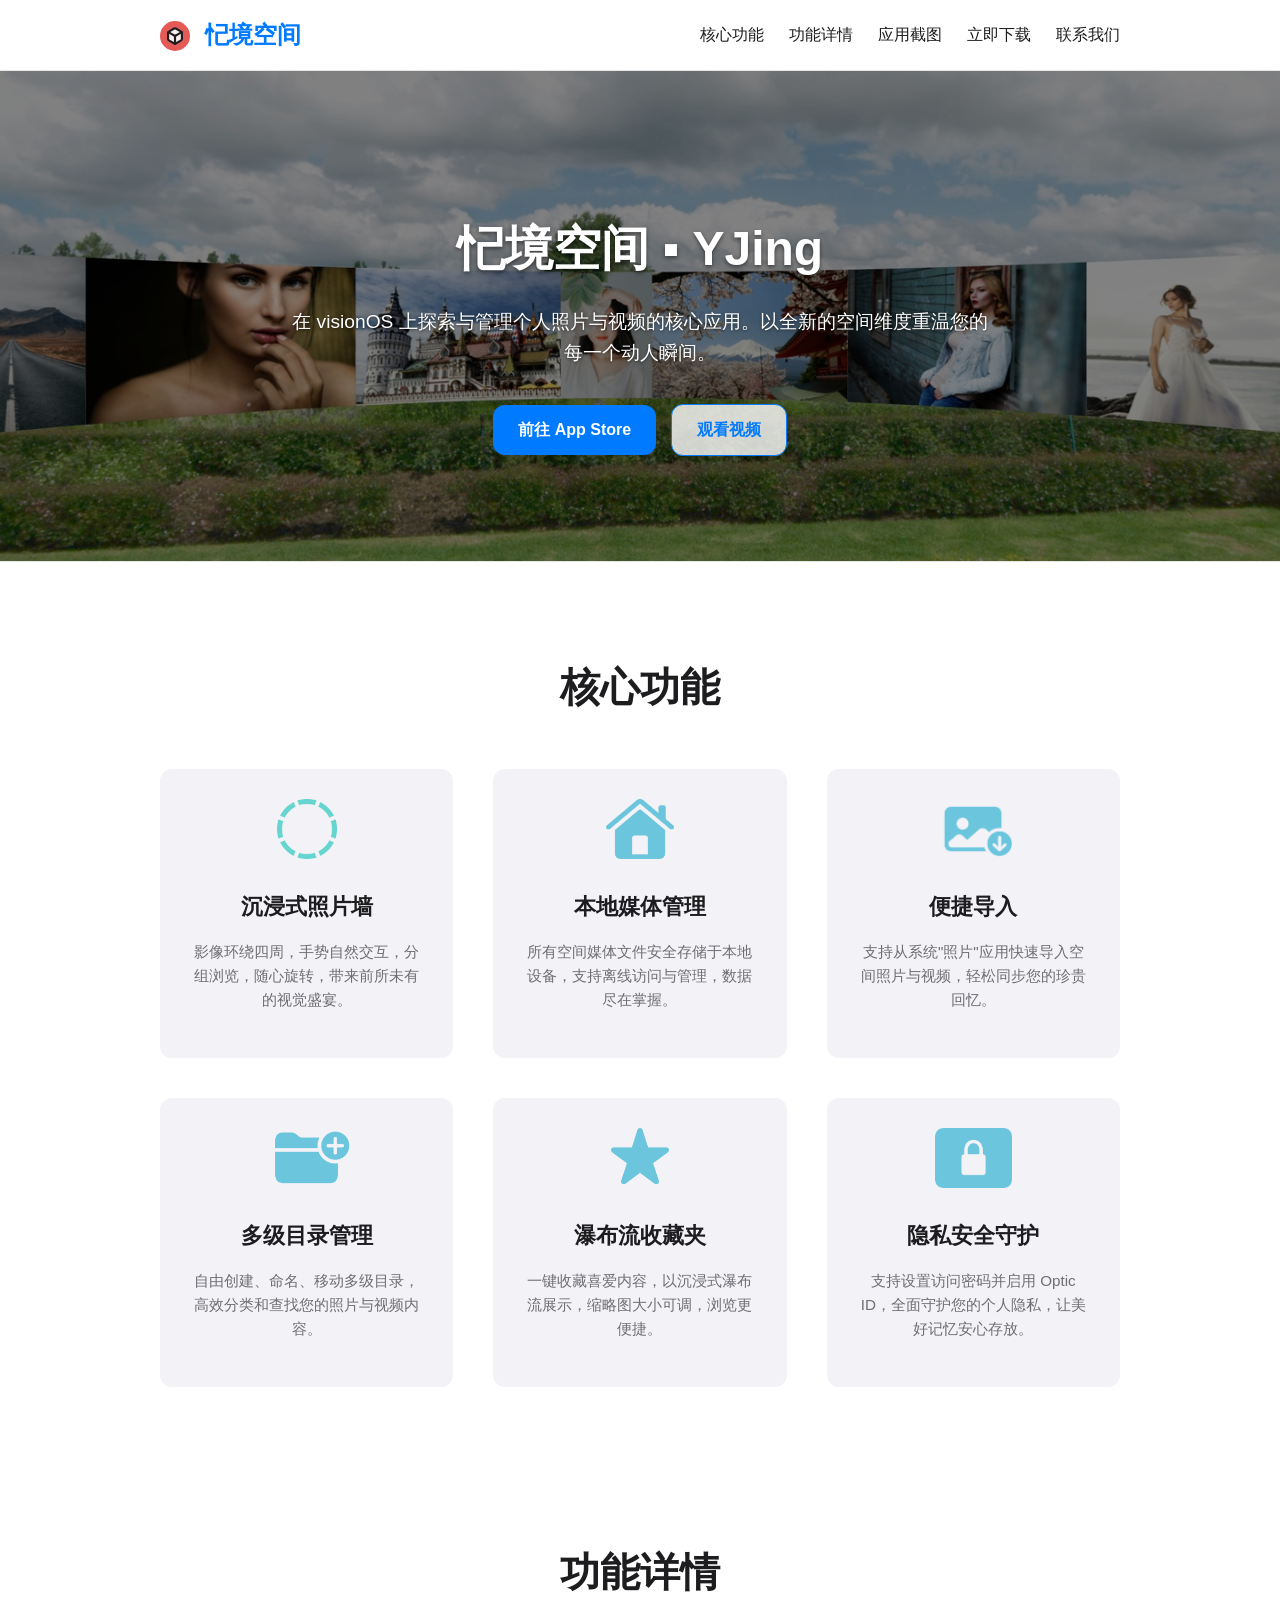
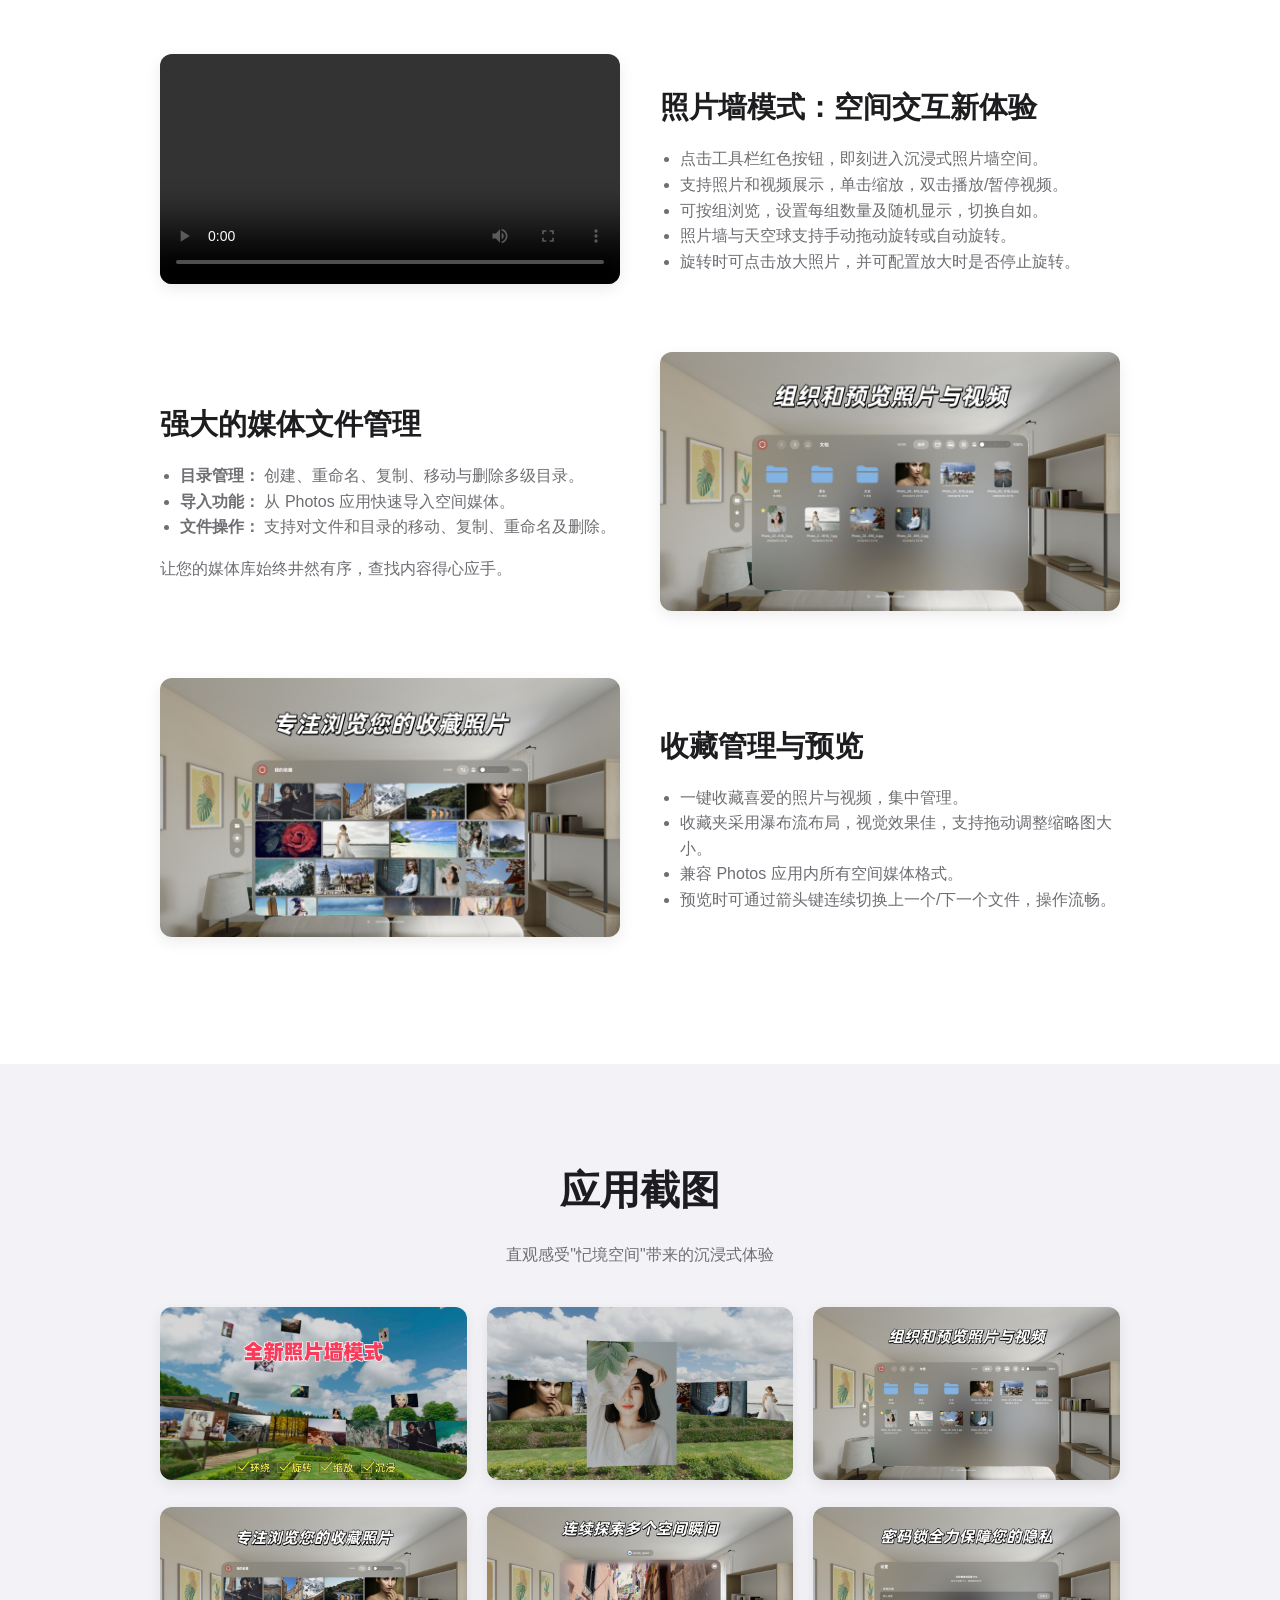
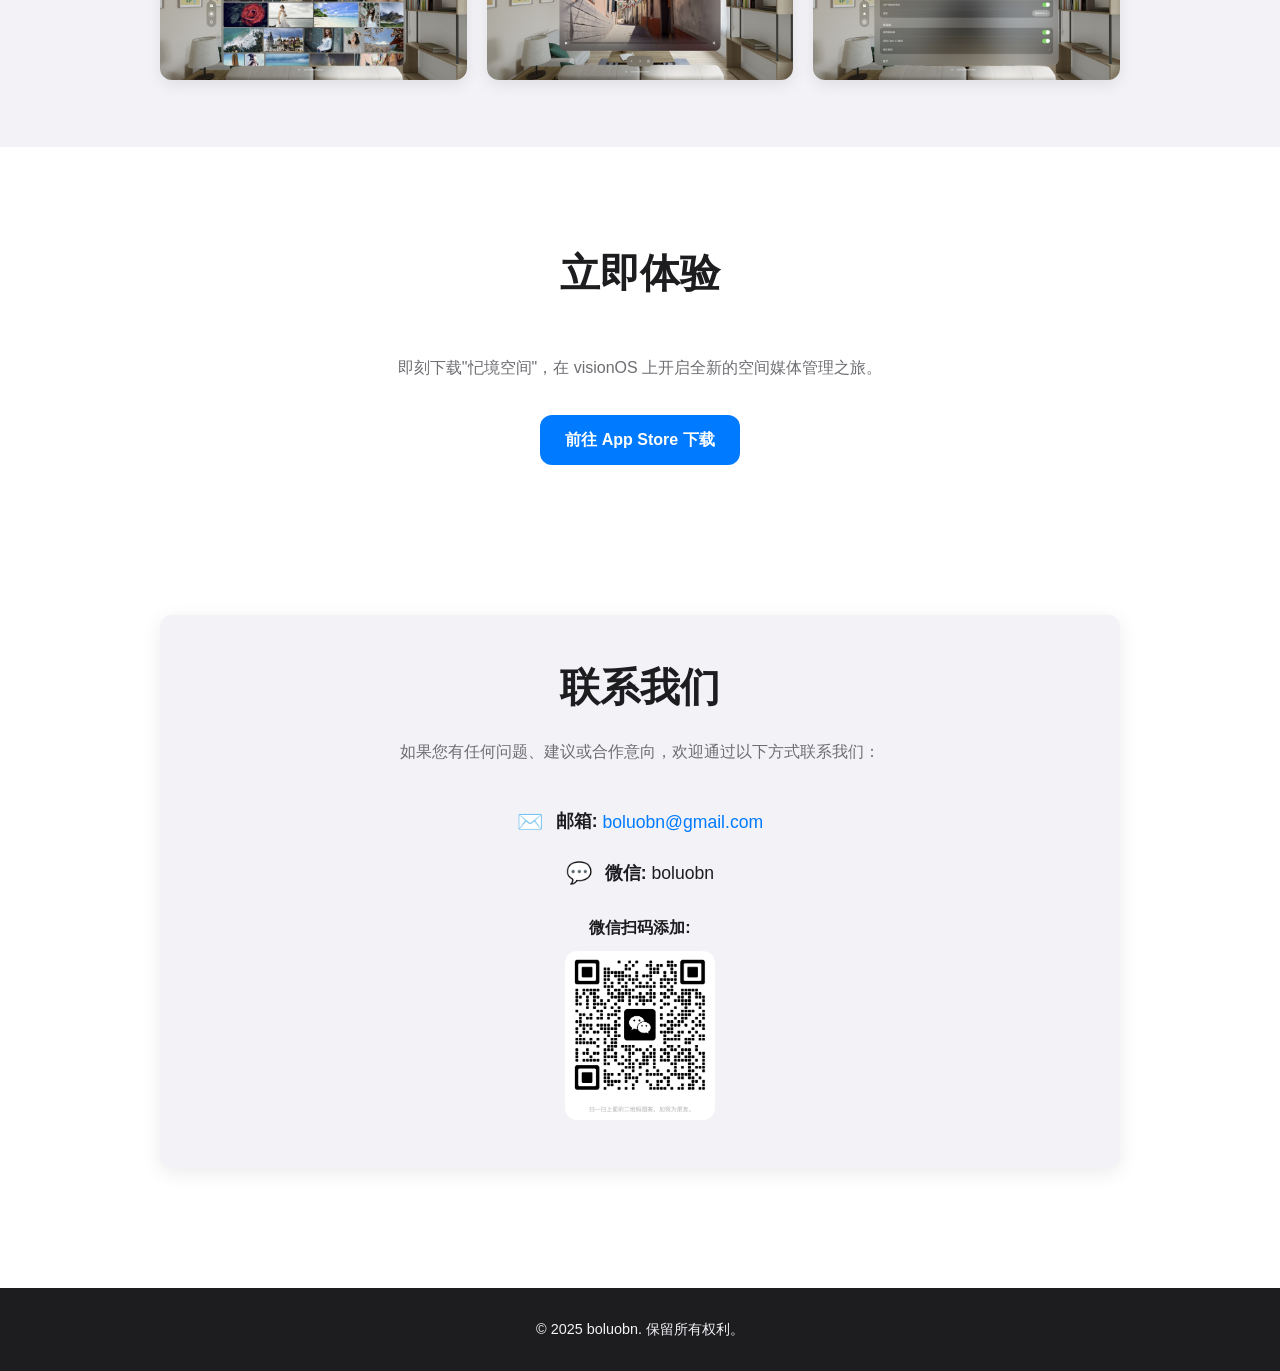
==== commit c857d27e: "在index.html中添加了预加载背景图片的链接，以提高页面加载性能。" ====
--- a/index.html
+++ b/index.html
@@ -3,8 +3,29 @@
 <head>
     <meta charset="UTF-8">
     <meta name="viewport" content="width=device-width, initial-scale=1.0">
+    <meta name="description" content="忋境空间 (YJing) - 专为 visionOS 设计的空间媒体浏览器，提供沉浸式照片墙、本地管理、便捷导入、多级目录、瀑布流收藏夹和隐私保护功能。在全新的空间维度管理和重温您的照片与视频。">
+    <meta name="keywords" content="忋境空间, YJing, visionOS, 空间媒体, 空间照片, 空间视频, Apple Vision Pro, 照片管理, 视频管理, 沉浸式体验, 照片墙, 本地存储, 隐私保护, App Store">
+
+    <!-- Open Graph / Facebook -->
+    <meta property="og:type" content="website">
+    <meta property="og:url" content="https://www.yjing.xin">
+    <meta property="og:title" content="忋境空间 (YJing) - 您的 visionOS 空间媒体管家">
+    <meta property="og:description" content="在 visionOS 上探索与管理个人照片与视频的核心应用。以全新的空间维度重温您的每一个动人瞬间。">
+    <meta property="og:image" content="https://www.yjing.xin/images/zh/screenshot6.jpg">
+
+    <!-- Twitter -->
+    <meta property="twitter:card" content="summary_large_image">
+    <meta property="twitter:url" content="https://www.yjing.xin">
+    <meta property="twitter:title" content="忋境空间 (YJing) - 您的 visionOS 空间媒体管家">
+    <meta property="twitter:description" content="在 visionOS 上探索与管理个人照片与视频的核心应用。以全新的空间维度重温您的每一个动人瞬间。">
+    <meta property="twitter:image" content="https://www.yjing.xin/images/zh/screenshot6.jpg">
+
     <title>忋境空间 (YJing) - 您的 visionOS 空间媒体管家</title>
     <link rel="icon" type="image/svg+xml" href="images/logo/icon.svg">
+
+    <!-- Preload the hero background image -->
+    <link rel="preload" href="images/bg/bg.jpg" as="image">
+
     <link rel="stylesheet" href="style.css">
 </head>
 <body>
@@ -41,7 +62,6 @@
             <h2 class="section-title">核心功能</h2>
             <div class="features-grid">
                 <div class="feature-item">
-                    <!-- **** 可选：替换为功能图标 **** -->
                     <img src="images/feature/photowall.png" alt="照片墙图标">
                     <h3>沉浸式照片墙</h3>
                     <p>影像环绕四周，手势自然交互，分组浏览，随心旋转，带来前所未有的视觉盛宴。</p>
@@ -91,8 +111,6 @@
                     </ul>
                  </div>
                  <div class="detailed-feature-image">
-                      <!-- **** 替换为照片墙交互截图 **** -->
-                      <!-- img src="images/zh/placeholder-photowall-interaction.jpg" alt="照片墙交互" -->
                       <video controls loop playsinline width="100%" height="auto" style="border-radius: var(--border-radius); box-shadow: 0 5px 15px rgba(0, 0, 0, 0.08);">
                           <source src="videos/zh/YJing.mp4" type="video/mp4">
                           您的浏览器不支持 video 标签。
@@ -111,7 +129,6 @@
                     <p>让您的媒体库始终井然有序，查找内容得心应手。</p>
                  </div>
                  <div class="detailed-feature-image">
-                      <!-- **** 替换为文件管理或目录结构截图 **** -->
                       <img src="images/zh/screenshot2.jpg" alt="文件管理界面">
                  </div>
             </div>
@@ -127,7 +144,6 @@
                     </ul>
                  </div>
                  <div class="detailed-feature-image">
-                      <!-- **** 替换为收藏夹或预览截图 **** -->
                       <img src="images/zh/screenshot3.jpg" alt="收藏夹与预览">
                  </div>
             </div>
@@ -140,14 +156,12 @@
             <h2 class="section-title">应用截图</h2>
             <p style="text-align: center; color: var(--light-text-color); margin-top:-30px; margin-bottom: 40px;">直观感受"忋境空间"带来的沉浸式体验</p>
             <div class="gallery-grid">
-                <!-- **** 在下方添加更多图片，并替换 src 路径 **** -->
                 <div class="gallery-item"><img src="images/zh/screenshot1.jpg" alt="忋境空间截图 1" class="gallery-image"></div>
                 <div class="gallery-item"><img src="images/zh/screenshot6.jpg" alt="忋境空间截图 2" class="gallery-image"></div>
                 <div class="gallery-item"><img src="images/zh/screenshot2.jpg" alt="忋境空间截图 2" class="gallery-image"></div>
                 <div class="gallery-item"><img src="images/zh/screenshot3.jpg" alt="忋境空间截图 3" class="gallery-image"></div>
                 <div class="gallery-item"><img src="images/zh/screenshot4.jpg" alt="忋境空间截图 4" class="gallery-image"></div>
                 <div class="gallery-item"><img src="images/zh/screenshot5.jpg" alt="忋境空间截图 5" class="gallery-image"></div>
-                 <!-- ... 添加更多 ... -->
             </div>
         </div>
     </section>
@@ -156,21 +170,16 @@
          <div class="container">
               <h2 class="section-title">立即体验</h2>
               <p style="color: var(--light-text-color); margin-bottom: 30px;">即刻下载"忋境空间"，在 visionOS 上开启全新的空间媒体管理之旅。</p>
-              <!-- **** 替换为实际的 App Store 链接 **** -->
               <a href="https://apps.apple.com/cn/app/spatial-media-browser/id6743648639" class="cta-button">前往 App Store 下载</a>
               <br><br>
-              <!-- **** 可选：放置 App Store 图标 **** -->
-              <!-- img src="images/logo/icon.svg" alt="Download on the App Store" style="height: 50px; margin-top: 20px;" -->
          </div>
     </section>
 
     <section id="contact" class="section">
         <div class="container">
-            <!-- Card Container -->
             <div style="background-color: var(--secondary-color); padding: 40px; border-radius: var(--border-radius); box-shadow: 0 5px 20px rgba(0, 0, 0, 0.08); text-align: center;">
                 <h2 class="section-title" style="margin-top: 0; margin-bottom: 20px;">联系我们</h2>
                 <p style="color: var(--light-text-color); margin-bottom: 40px;">如果您有任何问题、建议或合作意向，欢迎通过以下方式联系我们：</p>
-                <!-- Centered Stacked Layout within Card -->
                 <div style="text-align: center;">
                     <p style="font-size: 1.1em; margin-bottom: 15px;">
                         <span style="margin-right: 8px; font-size: 1.2em; vertical-align: middle;">✉️</span> 
@@ -191,7 +200,6 @@
 
     <footer>
         <div class="container">
-            <!-- **** 替换为您的版权信息 **** -->
             <p>&copy; 2025 boluobn. 保留所有权利。</p>
         </div>
     </footer>
--- a/style.css
+++ b/style.css
@@ -64,7 +64,7 @@
     padding: 100px 20px;
     /* background-color: var(--secondary-color); */ /* Comment out or remove original background */
     border-bottom: 1px solid #e5e5e5;
-    background-image: url('images/bg/bg.png');
+    background-image: url('images/bg/bg.jpg');
     background-size: cover;
     background-position: center center;
     background-repeat: no-repeat;
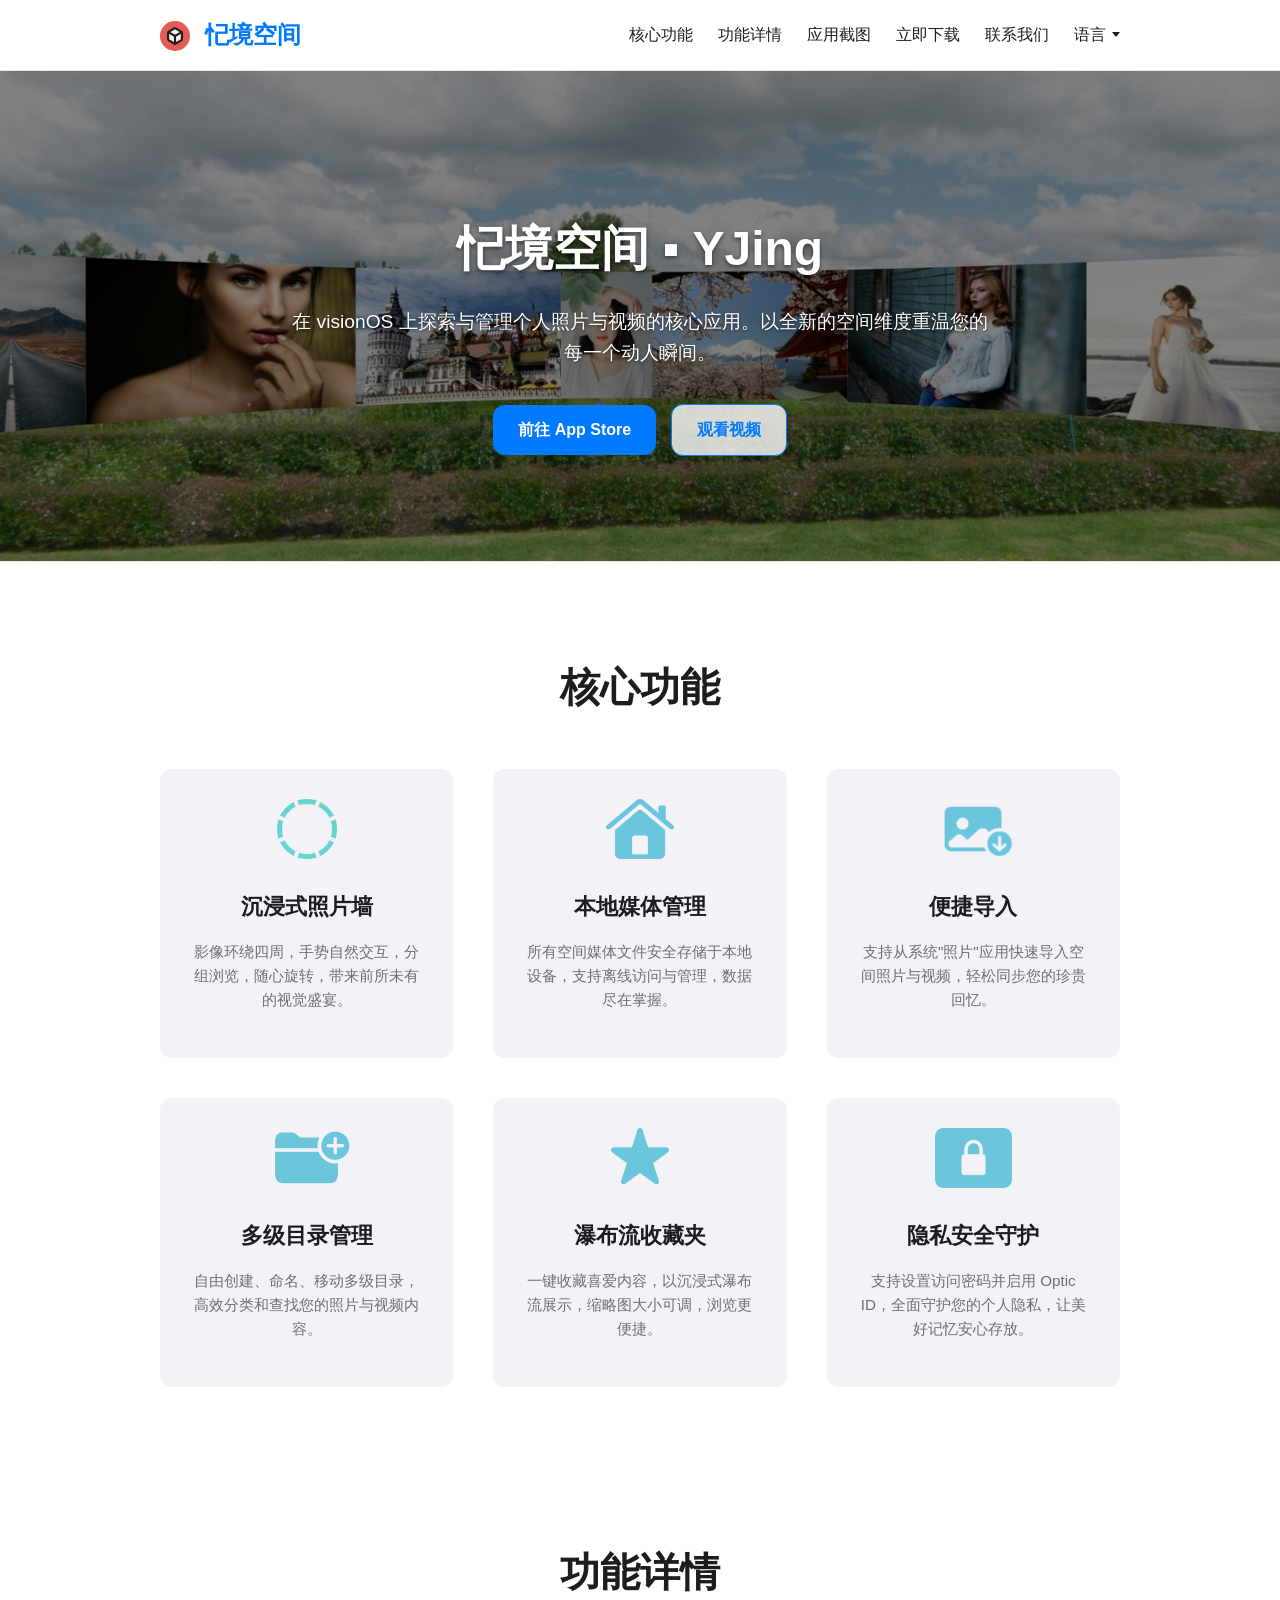
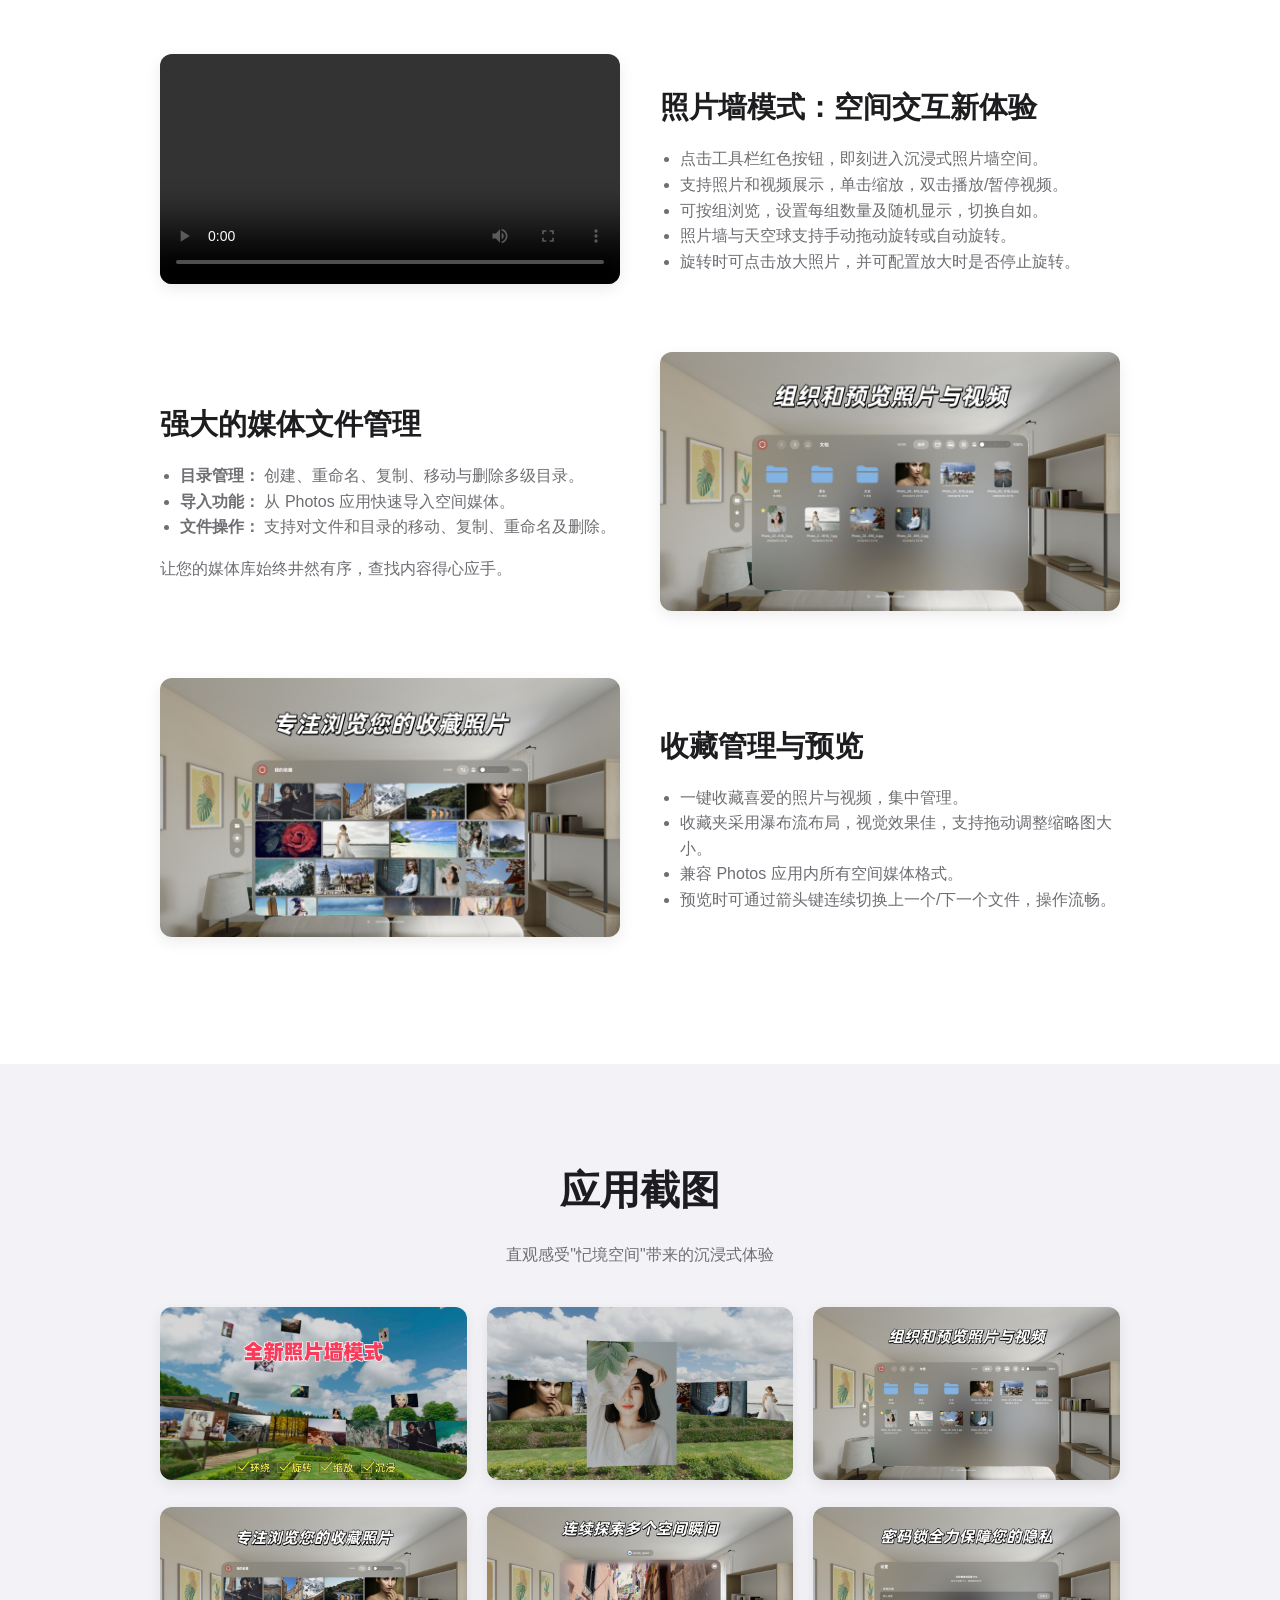
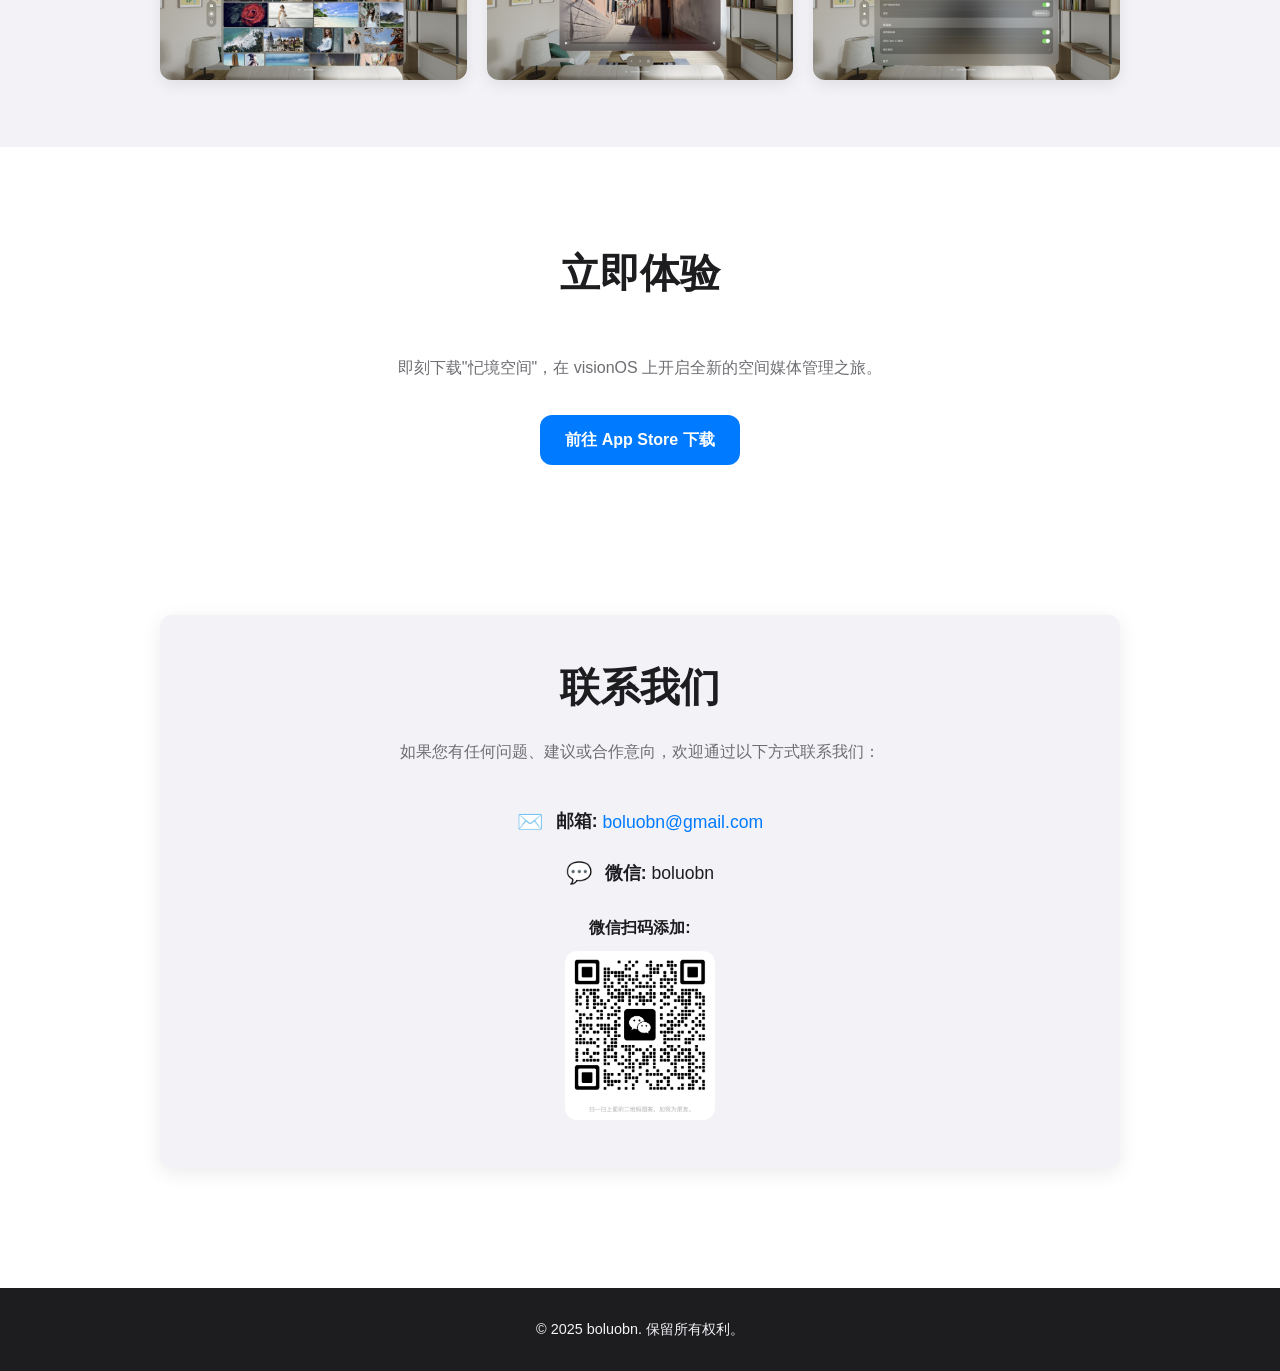
==== commit dae576d5: "更新index.html和index-en.html文件，添加语言切换功能及相应的样式，提升用户体验。同时在script.js中添加语言切换逻辑的注释，方便后续开发。" ====
--- a/index.html
+++ b/index.html
@@ -43,6 +43,13 @@
                     <li><a href="#gallery">应用截图</a></li>
                     <li><a href="#download">立即下载</a></li>
                     <li><a href="#contact">联系我们</a></li>
+                    <li class="language-switcher">
+                        <a href="#">语言<span class="arrow-down"></span></a>
+                        <ul class="dropdown-menu">
+                            <li><a href="index.html">简体中文</a></li>
+                            <li><a href="index-en.html">English</a></li>
+                        </ul>
+                    </li>
                 </ul>
             </nav>
         </div>
@@ -52,7 +59,7 @@
         <div class="container">
             <h1>忋境空间 ▪ YJing</h1>
             <p>在 visionOS 上探索与管理个人照片与视频的核心应用。以全新的空间维度重温您的每一个动人瞬间。</p>
-            <a href="https://apps.apple.com/cn/app/spatial-media-browser/id6743648639" class="cta-button">前往 App Store</a>
+            <a href="https://apps.apple.com/cn/app/yjing/id6743648639" class="cta-button">前往 App Store</a>
             <a href="#" id="watch-video-btn" class="cta-button secondary">观看视频</a>
         </div>
     </section>
@@ -170,7 +177,7 @@
          <div class="container">
               <h2 class="section-title">立即体验</h2>
               <p style="color: var(--light-text-color); margin-bottom: 30px;">即刻下载"忋境空间"，在 visionOS 上开启全新的空间媒体管理之旅。</p>
-              <a href="https://apps.apple.com/cn/app/spatial-media-browser/id6743648639" class="cta-button">前往 App Store 下载</a>
+              <a href="https://apps.apple.com/cn/app/yjing/id6743648639" class="cta-button">前往 App Store 下载</a>
               <br><br>
          </div>
     </section>
--- a/style.css
+++ b/style.css
@@ -59,6 +59,74 @@
 nav ul li a:hover {
     color: var(--primary-color);
 }
+
+/* Language Switcher Styles */
+.language-switcher {
+    position: relative; /* Needed for absolute positioning of dropdown */
+}
+
+.language-switcher > a {
+    display: flex; /* Align text and arrow */
+    align-items: center;
+}
+
+.arrow-down {
+    display: inline-block;
+    width: 0;
+    height: 0;
+    margin-left: 6px;
+    vertical-align: middle;
+    border-left: 4px solid transparent;
+    border-right: 4px solid transparent;
+    border-top: 5px solid var(--text-color); /* Arrow color */
+    transition: transform 0.3s ease;
+}
+
+.language-switcher:hover .arrow-down {
+    transform: rotate(180deg);
+}
+
+.dropdown-menu {
+    display: none; /* Hidden by default */
+    position: absolute;
+    top: 100%; /* Position below the nav item */
+    left: 50%;
+    transform: translateX(-50%); /* Center the dropdown */
+    background-color: var(--background-color);
+    border: 1px solid #e5e5e5;
+    border-radius: var(--border-radius);
+    box-shadow: 0 4px 12px rgba(0, 0, 0, 0.1);
+    list-style: none;
+    padding: 10px 0;
+    margin: 0; /* Set margin to 0 to remove gap */
+    min-width: 120px; /* Minimum width */
+    z-index: 1001; /* Ensure it's above other header content */
+}
+
+.language-switcher:hover .dropdown-menu,
+.language-switcher .dropdown-menu.show { /* Show on hover or when 'show' class is added */
+    display: block;
+}
+
+.dropdown-menu li {
+    margin: 0;
+}
+
+.dropdown-menu li a {
+    display: block;
+    padding: 8px 20px;
+    color: var(--text-color);
+    text-decoration: none;
+    white-space: nowrap; /* Prevent wrapping */
+    transition: background-color 0.2s ease, color 0.2s ease;
+}
+
+.dropdown-menu li a:hover {
+    background-color: var(--secondary-color);
+    color: var(--primary-color);
+}
+/* End Language Switcher Styles */
+
 .hero {
     text-align: center;
     padding: 100px 20px;
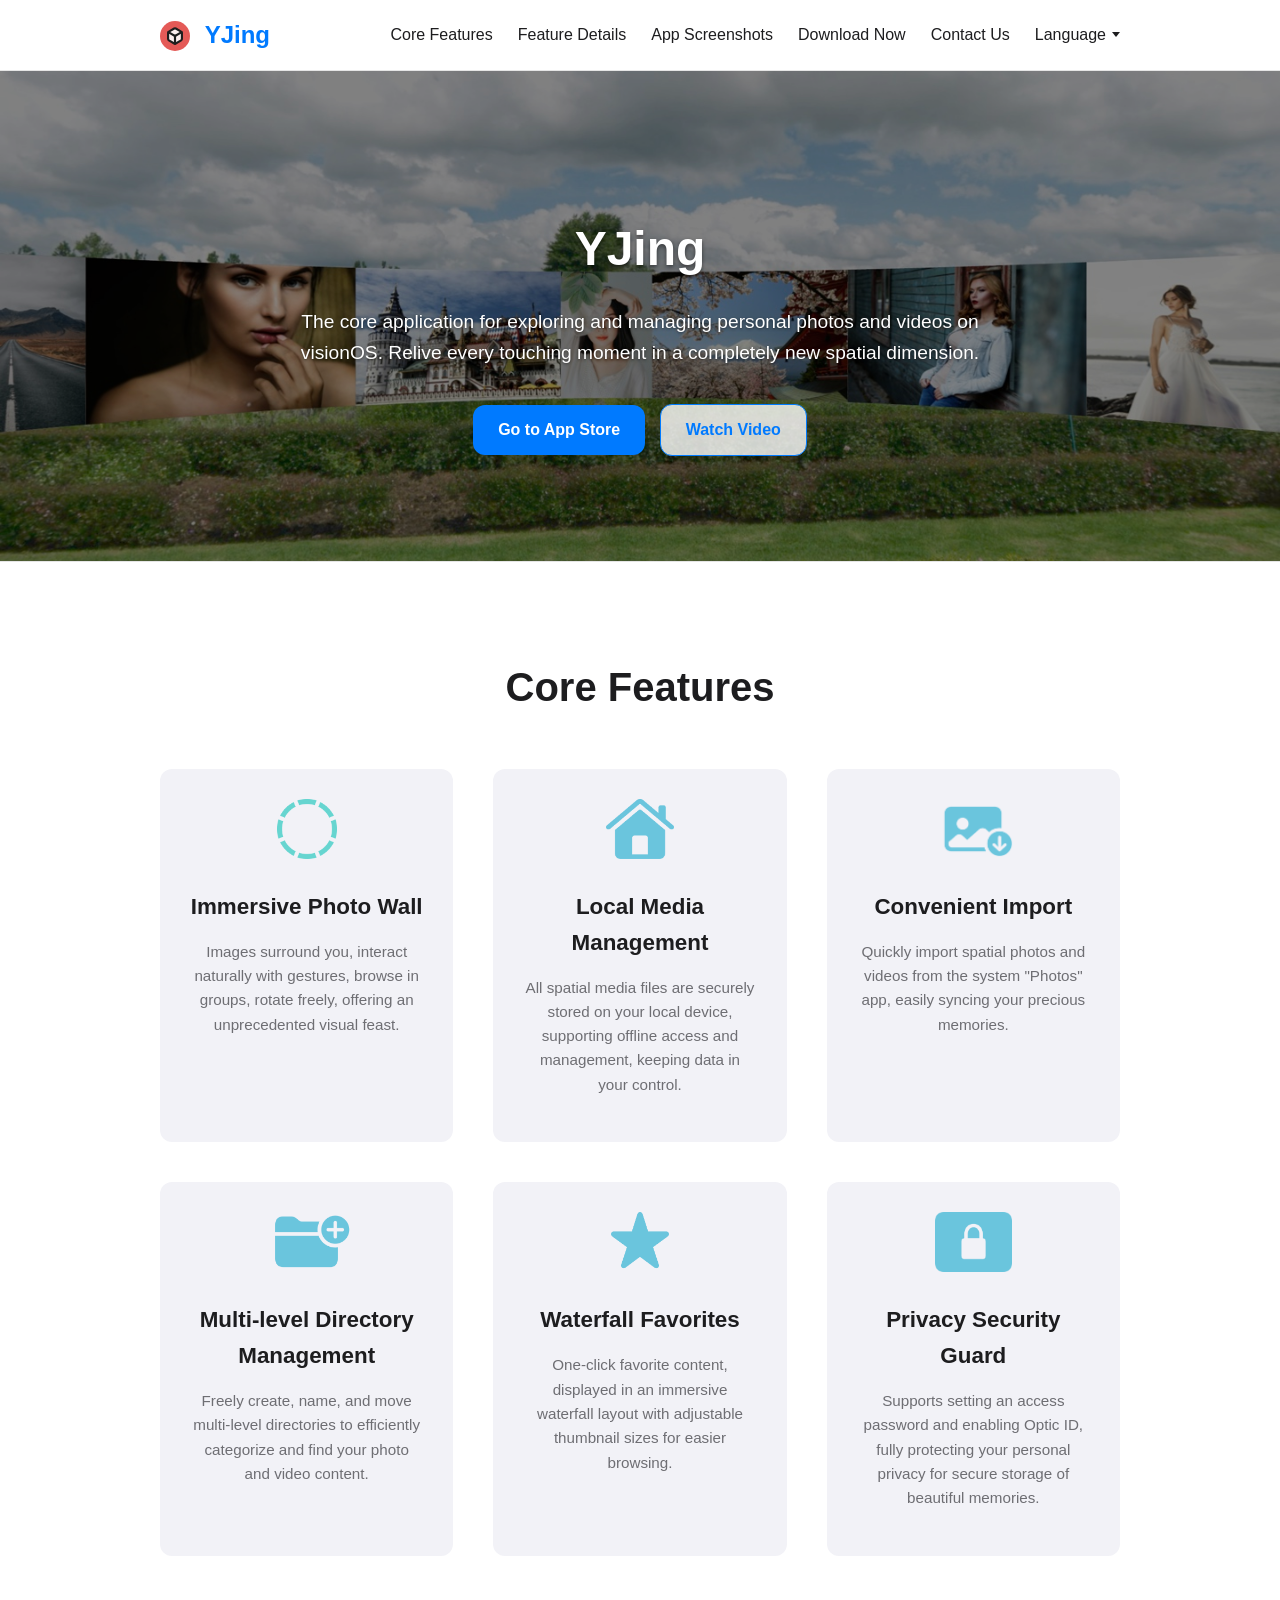
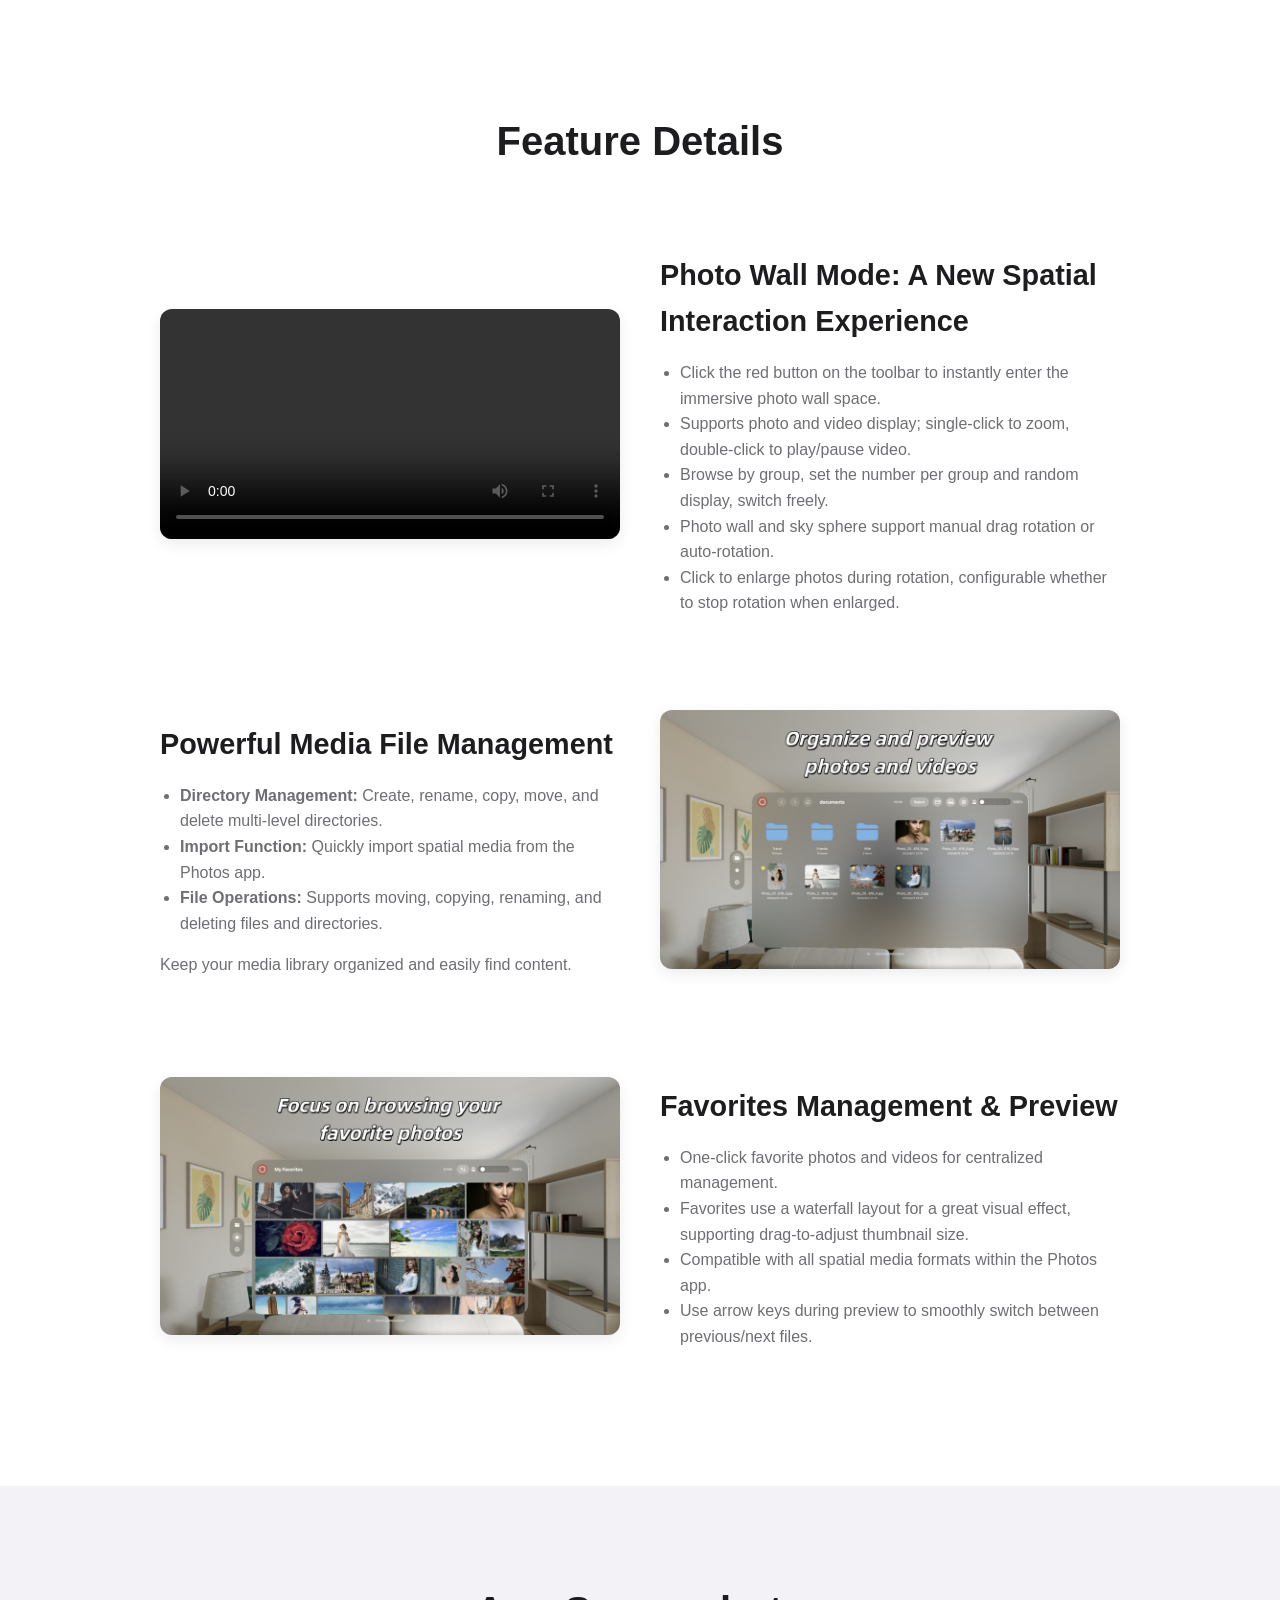
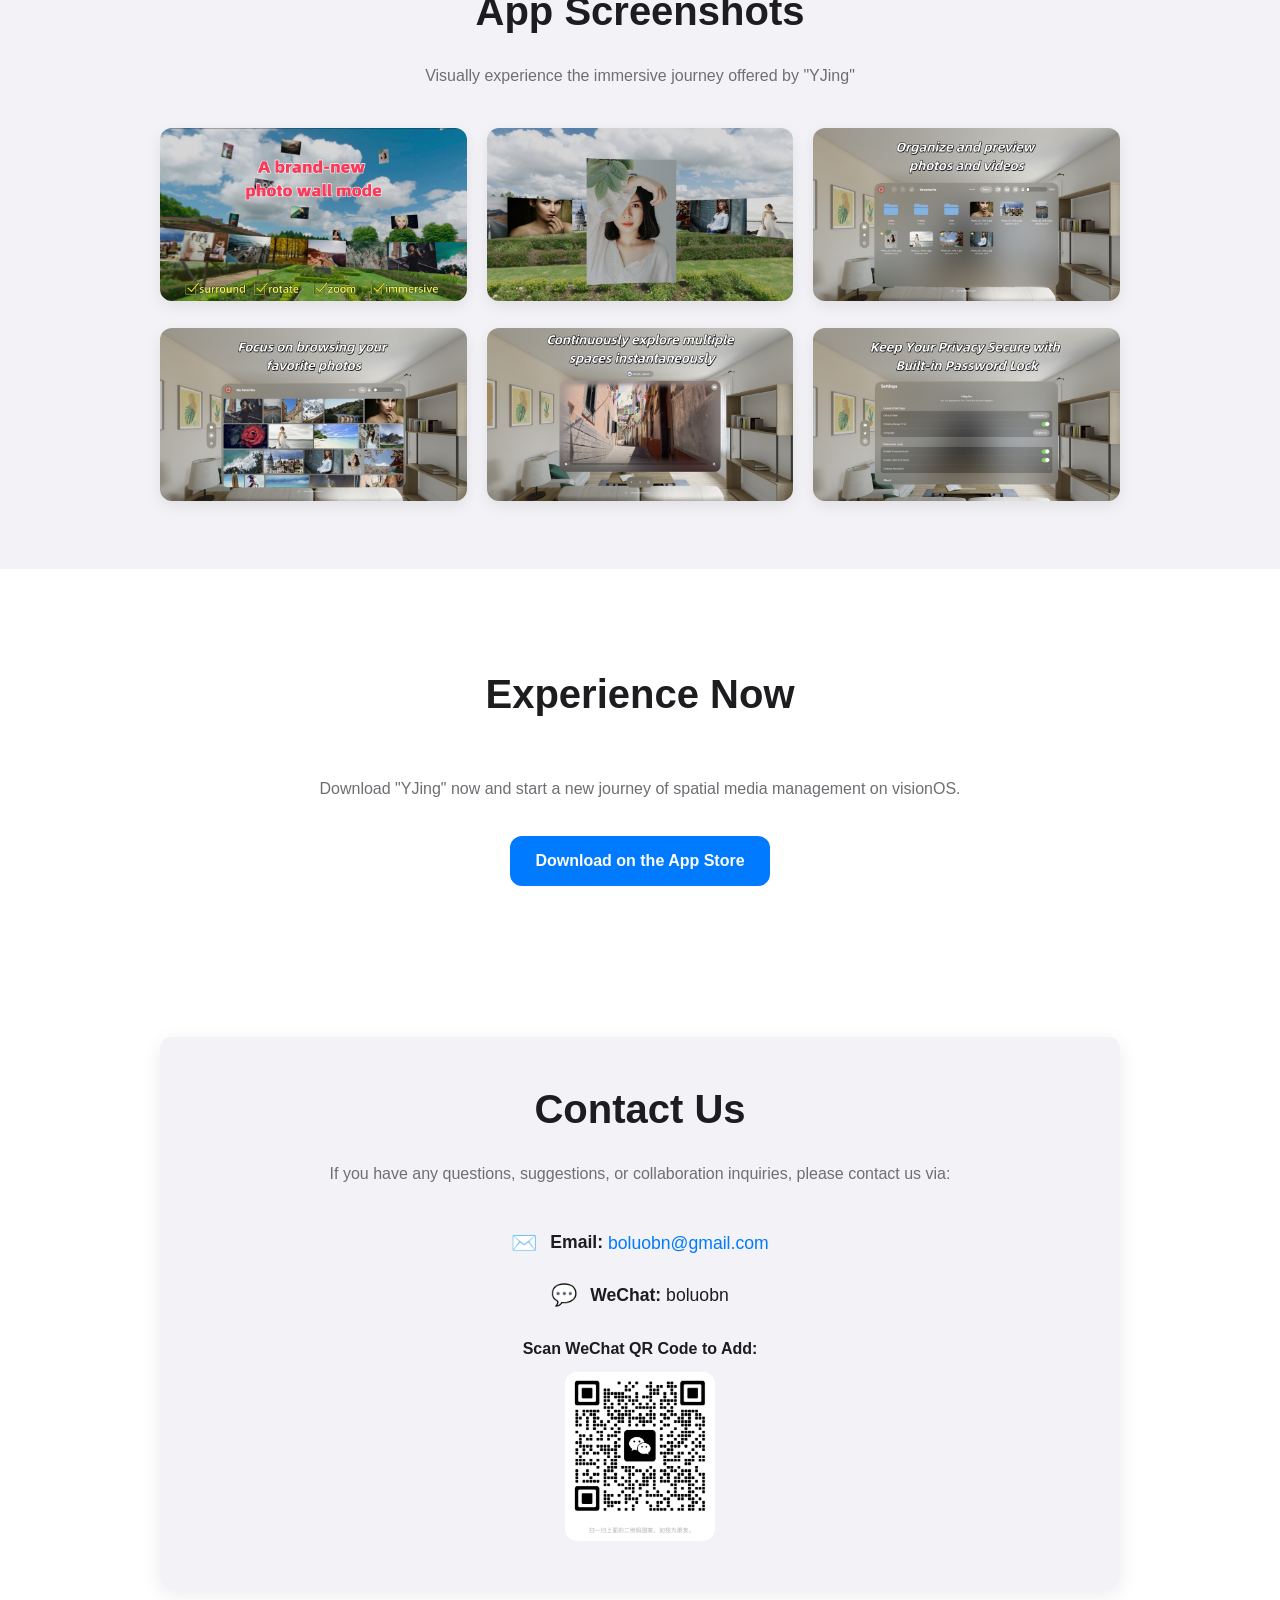
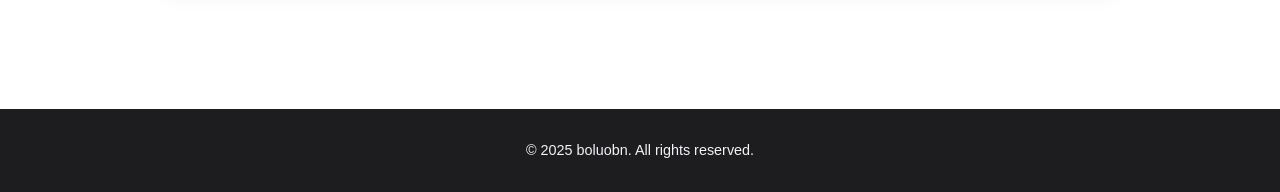
==== commit a8b24617: "在index.html中添加语言检测和重定向脚本，以根据用户的语言偏好自动切换页面。同时在script.js中增强语言切换逻辑，支持用户选择语言并保存偏好设置到localStorage，提升用户体验。" ====
--- a/index.html
+++ b/index.html
@@ -27,6 +27,28 @@
     <link rel="preload" href="images/bg/bg.jpg" as="image">
 
     <link rel="stylesheet" href="style.css">
+
+    <!-- Language Detection/Redirection Script -->
+    <script>
+      (function() {
+        try {
+          const userLangPref = localStorage.getItem('userPreferredLang');
+          const browserLang = navigator.language || navigator.userLanguage; // Get browser language
+          const isEnglishBrowser = browserLang && browserLang.toLowerCase().startsWith('en');
+          const onChinesePage = window.location.pathname.endsWith('/') || window.location.pathname.endsWith('index.html');
+
+          if (onChinesePage) {
+            // Redirect if preference is English OR (no preference AND browser is English)
+            if (userLangPref === 'en' || (!userLangPref && isEnglishBrowser)) {
+              window.location.replace('index-en.html'); // Use replace to avoid back button issues
+            }
+          }
+        } catch (e) {
+          console.error("Error accessing localStorage or redirecting:", e);
+          // Fallback or do nothing if localStorage is unavailable
+        }
+      })();
+    </script>
 </head>
 <body>
 
